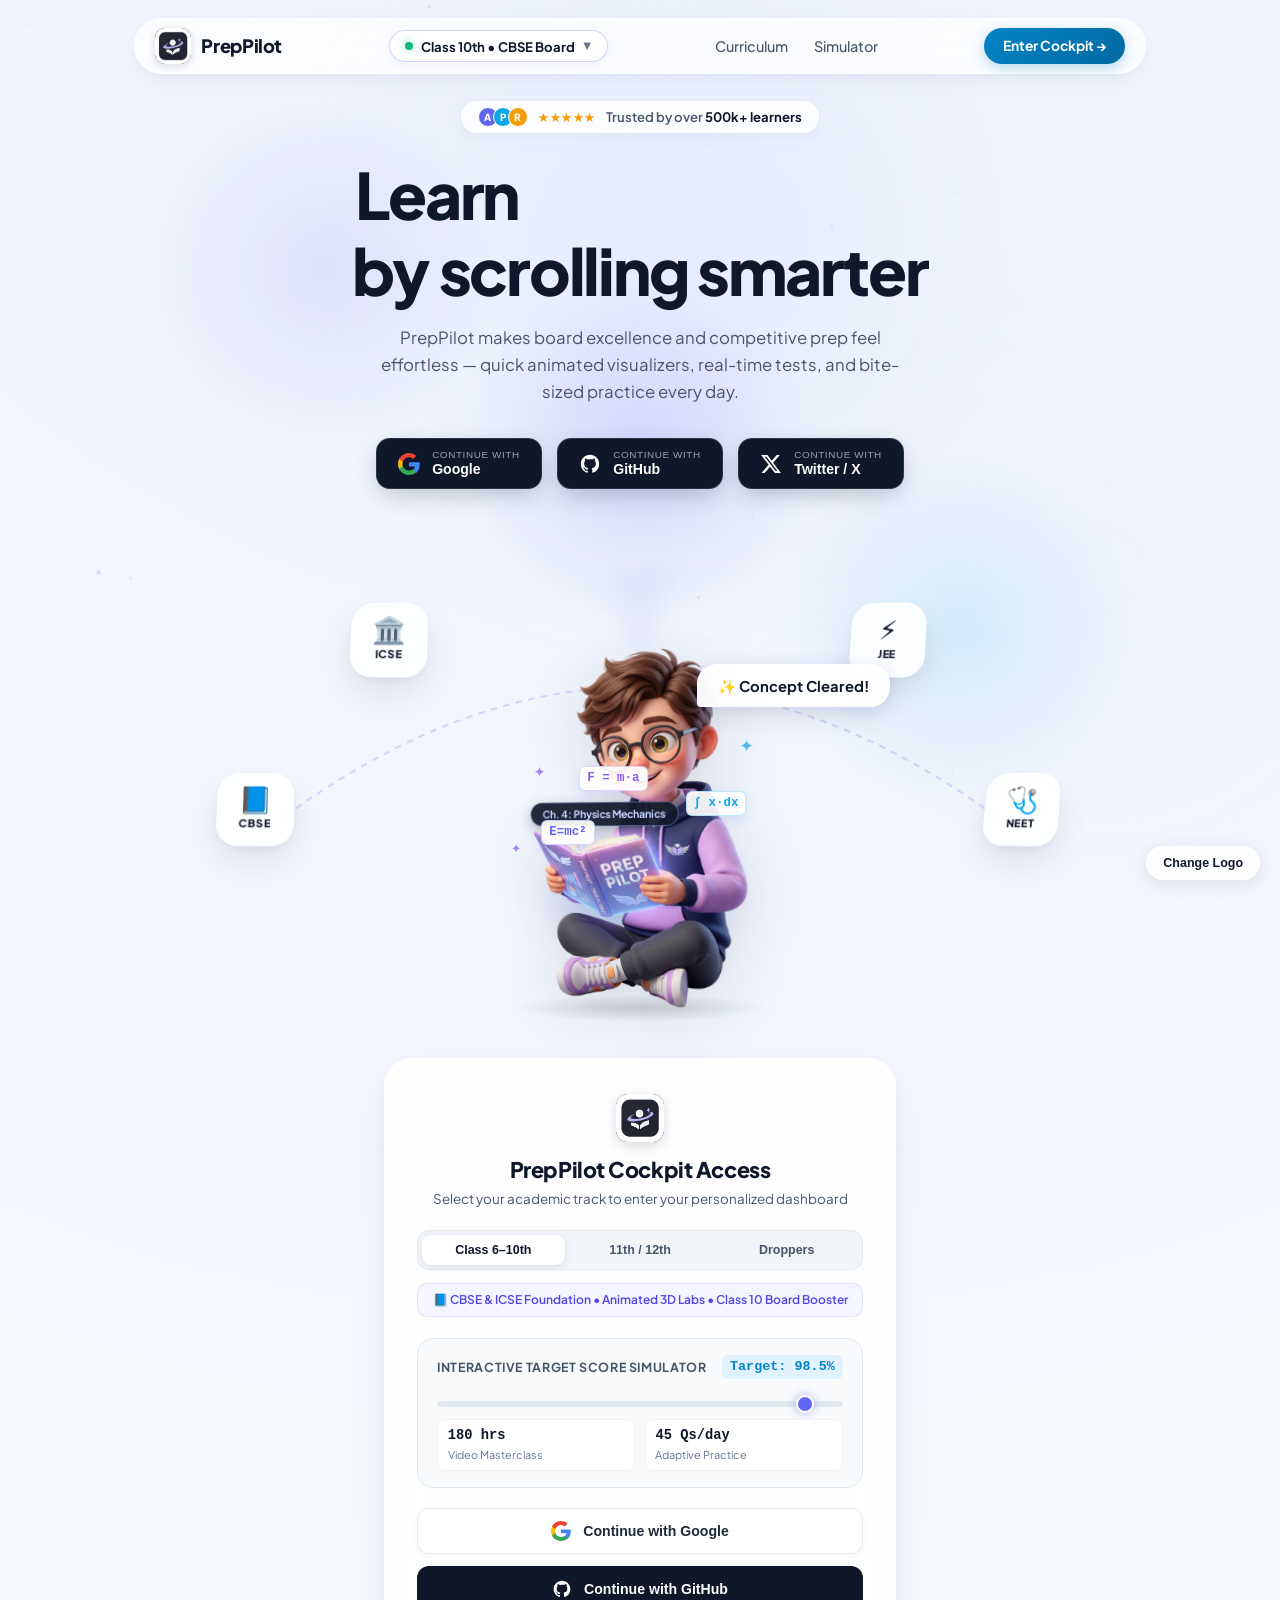
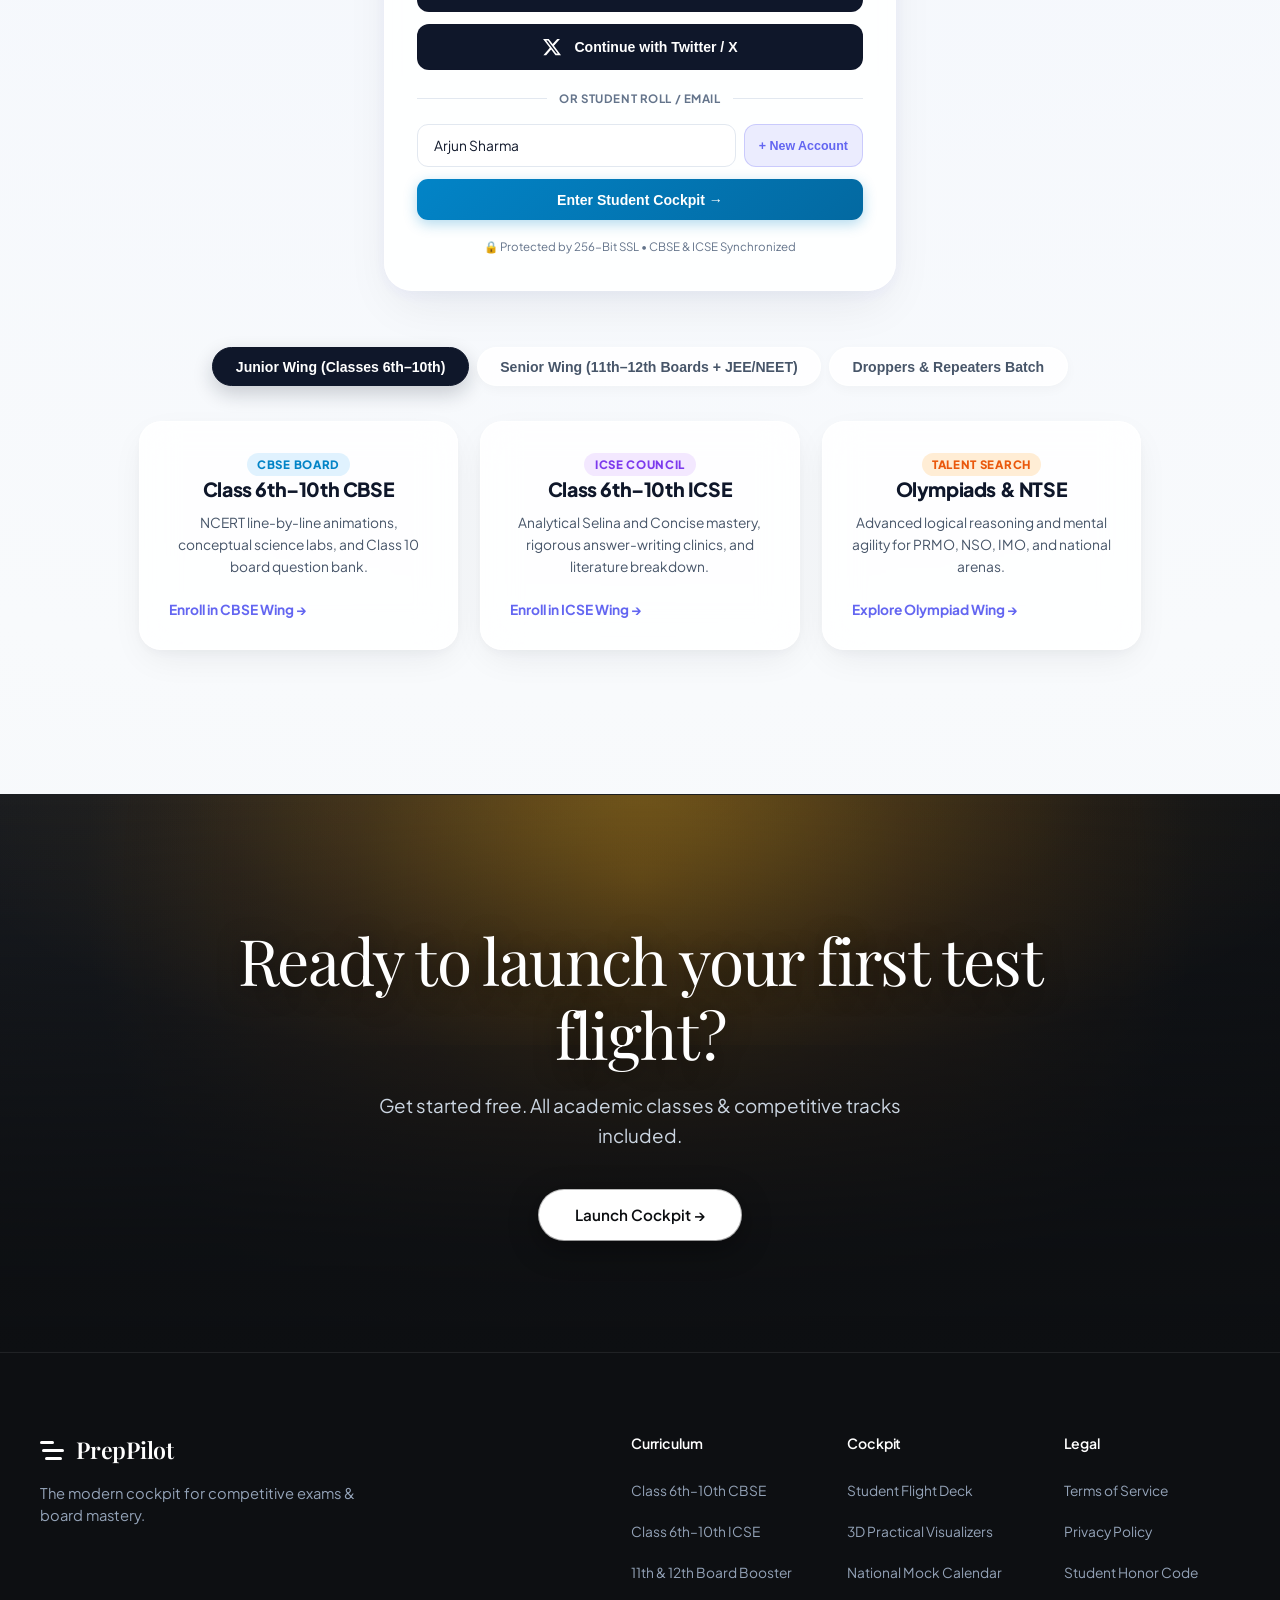
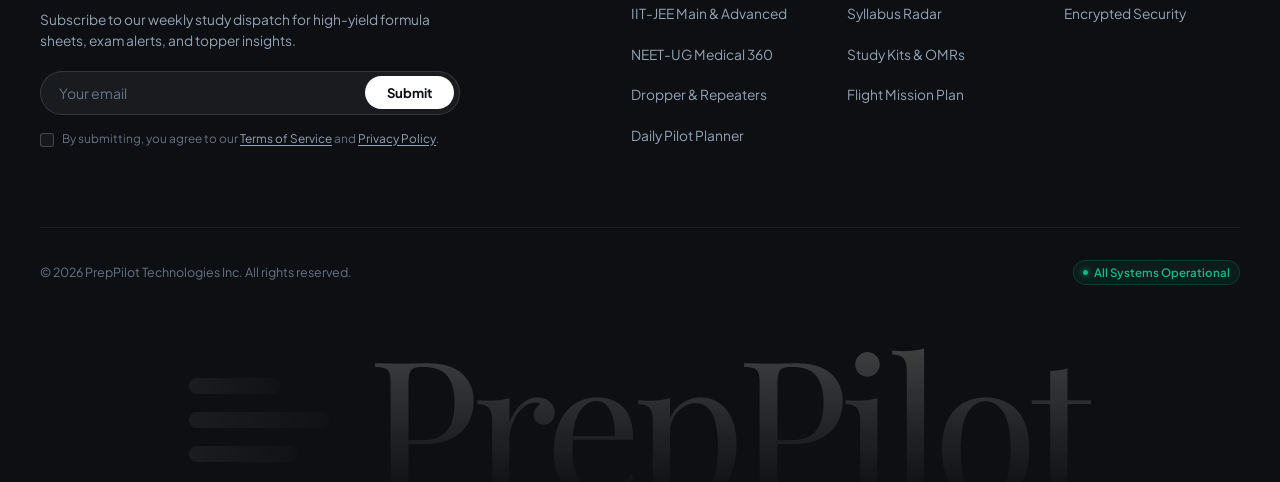
==== index.html @ ed9440e5 "Add project files" ====
<!DOCTYPE html>
<html lang="en">
<head>
  <meta charset="UTF-8">
  <meta name="viewport" content="width=device-width, initial-scale=1.0">
  <title>PrepPilot | Master CBSE, ICSE, JEE & NEET Smarter</title>
  <meta name="description" content="PrepPilot: Next-generation motion-powered learning for CBSE & ICSE (Classes 6th–10th) and 11th, 12th & Dropper competitive exam prep.">

  <!-- Modern Typography (Editorial Serif & Sans) -->
  <link rel="preconnect" href="https://fonts.googleapis.com">
  <link rel="preconnect" href="https://fonts.gstatic.com" crossorigin>
  <link href="https://fonts.googleapis.com/css2?family=Playfair+Display:ital,wght@0,400;0,500;0,600;0,700;1,400&family=Plus+Jakarta+Sans:wght@400;500;600;700;800&display=swap" rel="stylesheet">

  <link rel="stylesheet" href="css/styles.css">
  <link rel="stylesheet" href="css/conductor-theme.css">
  <link rel="icon" type="image/png" href="assets/logo.png">
</head>
<body>

  <!-- Ambient Light Blobs -->
  <div class="ambient-scene" aria-hidden="true">
    <div class="ambient-blob-1"></div>
    <div class="ambient-blob-2"></div>
  </div>

  <canvas id="liquid-bg-canvas"></canvas>

  <div class="app-wrapper">

    <!-- Centered Floating Pill Navigation (Like Reference Video) -->
    <header class="site-header">
      <nav class="nav-glass-bar" aria-label="Main Navigation">
        <a href="#" class="brand-anchor" title="PrepPilot">
          <div class="brand-icon-box">
            <img src="assets/logo.png" alt="PrepPilot" class="brand-icon-img preppilot-logo">
          </div>
          <span class="brand-wordmark">PrepPilot</span>
        </a>

        <!-- Main Menu Interactive Course & Class Switcher -->
        <div class="nav-course-selector-wrap" id="nav-course-selector">
          <button type="button" class="btn-nav-course-pill" id="btn-nav-course" aria-expanded="false" aria-haspopup="true" title="Change your course and class">
            <span class="nav-course-dot"></span>
            <span class="nav-course-text" id="nav-active-course-label">Class 10th • CBSE Board</span>
            <span class="nav-course-chevron">▼</span>
          </button>

          <!-- Interactive Course & Class Dropdown Flyout -->
          <div class="nav-course-dropdown" id="nav-course-dropdown" role="menu">
            <div class="nav-course-head">
              <div class="nav-course-head-tag">🎓 Quick Curriculum Switcher</div>
              <div class="nav-course-head-title">Change Course &amp; Class</div>
              <p class="nav-course-head-sub">Select your target grade and stream. Changes apply immediately across your dashboard.</p>
            </div>

            <!-- 1. Grade / Class Choice -->
            <div class="nav-course-section-title">1. Select Academic Class</div>
            <div class="nav-class-pills-row" id="nav-class-pills">
              <button type="button" class="nav-class-btn" data-class="6th">6th</button>
              <button type="button" class="nav-class-btn" data-class="7th">7th</button>
              <button type="button" class="nav-class-btn" data-class="8th">8th</button>
              <button type="button" class="nav-class-btn" data-class="9th">9th</button>
              <button type="button" class="nav-class-btn active" data-class="10th">10th</button>
              <button type="button" class="nav-class-btn" data-class="11th">11th</button>
              <button type="button" class="nav-class-btn" data-class="12th">12th</button>
              <button type="button" class="nav-class-btn" data-class="Dropper">Dropper</button>
            </div>

            <!-- 2. Course Stream Choice (Dynamic) -->
            <div class="nav-course-section-title">2. Select Target Course</div>
            <div class="nav-streams-grid" id="nav-streams-grid">
              <!-- Dynamically populated based on chosen grade -->
            </div>

            <!-- 3. Actions -->
            <div class="nav-course-footer">
              <span class="nav-course-hint" id="nav-course-hint">Syncs with cockpit &amp; mascot</span>
              <button type="button" class="btn-nav-apply-course" id="btn-nav-apply-course">
                Apply Course ✓
              </button>
            </div>
          </div>
        </div>

        <ul class="nav-links-row">
          <li><a href="#curriculum" class="nav-link">Curriculum</a></li>
          <li><a href="#auth-cockpit" class="nav-link">Simulator</a></li>
        </ul>

        <div>
          <a href="dashboard.html" class="btn-nav-action" title="Open Student Cockpit">
            Enter Cockpit →
          </a>
        </div>
      </nav>
    </header>

    <!-- Main Hero Section (Layout & Composition matching Reference Video) -->
    <main class="hero-wrapper">

      <!-- Social Proof Pill Badge -->
      <div class="social-proof-pill">
        <div class="avatar-stack">
          <span class="avatar-micro">A</span>
          <span class="avatar-micro">P</span>
          <span class="avatar-micro">R</span>
        </div>
        <div class="stars-rating">★★★★★</div>
        <span class="proof-text">Trusted by over <strong>500k+ learners</strong></span>
      </div>

      <!-- Animated Headline with 3D Word Flipper -->
      <h1 class="hero-title">
        Learn <span class="word-flipper-pill" id="rotating-word-pill"><span id="rotating-word-text">CBSE &amp; ICSE</span></span><br>by scrolling smarter
      </h1>

      <p class="hero-subtitle">
        PrepPilot makes board excellence and competitive prep feel effortless — quick animated visualizers, real-time tests, and bite-sized practice every day.
      </p>

      <!-- 1-Click Social Login Buttons (Google, GitHub, Twitter) Styled as Store Pills -->
      <div class="social-login-row" id="auth-buttons">

        <!-- Google Sign-In -->
        <button type="button" class="btn-store-style" data-provider="google" title="Sign in with Google">
          <span class="btn-store-icon">
            <svg viewBox="0 0 24 24">
              <path fill="#4285F4" d="M23.745 12.27c0-.7-.06-1.4-.19-2.07H12v4.51h6.6c-.29 1.52-1.14 2.82-2.4 3.68v3.05h3.88c2.27-2.09 3.665-5.17 3.665-9.17z"/>
              <path fill="#34A853" d="M12 24c3.24 0 5.95-1.08 7.93-2.91l-3.88-3.05c-1.08.72-2.45 1.16-4.05 1.16-3.12 0-5.77-2.1-6.72-4.93H1.25v3.15C3.26 21.36 7.33 24 12 24z"/>
              <path fill="#FBBC05" d="M5.28 14.27c-.25-.72-.38-1.49-.38-2.27s.14-1.55.38-2.27V6.58H1.25C.45 8.18 0 9.99 0 12s.45 3.82 1.25 5.42l4.03-3.15z"/>
              <path fill="#EA4335" d="M12 4.75c1.77 0 3.35.61 4.6 1.8l3.42-3.42C17.95 1.19 15.24 0 12 0 7.33 0 3.26 2.64 1.25 6.58l4.03 3.15c.95-2.83 3.6-4.98 6.72-4.98z"/>
            </svg>
          </span>
          <div class="btn-store-labels">
            <span class="store-subtitle">Continue with</span>
            <span class="store-title">Google</span>
          </div>
        </button>

        <!-- GitHub Sign-In -->
        <button type="button" class="btn-store-style" data-provider="github" title="Sign in with GitHub">
          <span class="btn-store-icon">
            <svg viewBox="0 0 24 24" fill="#ffffff">
              <path fill-rule="evenodd" clip-rule="evenodd" d="M12 2C6.477 2 2 6.484 2 12.017c0 4.425 2.865 8.18 6.839 9.504.5.092.682-.217.682-.483 0-.237-.008-.868-.013-1.703-2.782.605-3.369-1.343-3.369-1.343-.454-1.158-1.11-1.466-1.11-1.466-.908-.62.069-.608.069-.608 1.003.07 1.53 1.032 1.53 1.032.892 1.53 2.341 1.088 2.91.832.092-.647.35-1.088.636-1.338-2.22-.253-4.555-1.113-4.555-4.951 0-1.093.39-1.988 1.029-2.688-.103-.253-.446-1.272.098-2.65 0 0 .84-.27 2.75 1.026A9.564 9.564 0 0112 6.844c.85.004 1.705.115 2.504.337 1.909-1.296 2.747-1.027 2.747-1.027.546 1.379.202 2.398.1 2.651.64.7 1.028 1.595 1.028 2.688 0 3.848-2.339 4.695-4.566 4.943.359.309.678.92.678 1.855 0 1.338-.012 2.419-.012 2.747 0 .268.18.58.688.482A10.019 10.019 0 0022 12.017C22 6.484 17.522 2 12 2z"/>
            </svg>
          </span>
          <div class="btn-store-labels">
            <span class="store-subtitle">Continue with</span>
            <span class="store-title">GitHub</span>
          </div>
        </button>

        <!-- Twitter / X Sign-In -->
        <button type="button" class="btn-store-style" data-provider="twitter" title="Sign in with Twitter / X">
          <span class="btn-store-icon">
            <svg viewBox="0 0 24 24" fill="#ffffff">
              <path d="M18.244 2.25h3.308l-7.227 8.26 8.502 11.24H16.17l-5.214-6.817L4.99 21.75H1.68l7.73-8.835L1.254 2.25H8.08l4.713 6.231zm-1.161 17.52h1.833L7.084 4.126H5.117z"/>
            </svg>
          </span>
          <div class="btn-store-labels">
            <span class="store-subtitle">Continue with</span>
            <span class="store-title">Twitter / X</span>
          </div>
        </button>

      </div>

      <!-- Centerpiece Character & Curved Orbital Track (Identical to Reference!) -->
      <section class="mascot-stage" aria-label="Interactive Mascot Showcase">

        <!-- Curved Dotted Orbital Trajectory -->
        <svg class="orbital-arc-canvas" viewBox="0 0 1000 360" fill="none">
          <path d="M 60 300 Q 500 -20 940 300" stroke="rgba(99, 102, 241, 0.22)" stroke-width="2.5" stroke-dasharray="8 8" />
        </svg>

        <!-- 4 Core Floating 3D Cubes (CBSE, ICSE, JEE, NEET) -->
        <div class="floating-cube cube-pos-cbse" title="CBSE Board (Classes 6th–10th)">
          <span class="cube-flag-icon">📘</span>
          <span class="cube-label">CBSE</span>
        </div>

        <div class="floating-cube cube-pos-icse" title="ICSE Council (Classes 6th–10th)">
          <span class="cube-flag-icon">🏛️</span>
          <span class="cube-label">ICSE</span>
        </div>

        <div class="floating-cube cube-pos-jee" title="JEE Main & Advanced">
          <span class="cube-flag-icon">⚡</span>
          <span class="cube-label">JEE</span>
        </div>

        <div class="floating-cube cube-pos-neet" title="NEET-UG Medical">
          <span class="cube-flag-icon">🩺</span>
          <span class="cube-label">NEET</span>
        </div>

        <!-- Dynamic Speech Bubble (Like "Hola" in reference!) -->
        <div class="mascot-speech-bubble" id="mascot-speech" title="Click to chat!">
          ✨ Concept Cleared!
        </div>

        <!-- Central 3D Interactive Mascot Character -->
        <div class="mascot-character-container glow-junior" id="mascot-container">
          <!-- Glowing Aura Behind Illuminated Book -->
          <div class="mascot-book-glow"></div>

          <!-- Stardust Specks Floating Upwards -->
          <div class="floating-stardust dust-1">✦</div>
          <div class="floating-stardust dust-2">✦</div>
          <div class="floating-stardust dust-3">✦</div>

          <!-- Dynamic Floating Knowledge Formulas -->
          <span class="book-formula-particle f-particle-1" id="f-particle-1">E=mc²</span>
          <span class="book-formula-particle f-particle-2" id="f-particle-2">∫ x·dx</span>
          <span class="book-formula-particle f-particle-3" id="f-particle-3">F = m·a</span>

          <div class="mascot-3d-card" id="mascot-3d-card" title="Click me for a boost!">
            <img src="assets/mascot.png" alt="PrepPilot 3D Mascot" class="mascot-3d-img" id="mascot-3d-img">

            <!-- Interactive Kid Rig: Eyes, Book, Hands, Head & Sneakers -->
            <div class="kid-interactive-rig" id="kid-interactive-rig">


              <!-- 2. Interactive Head & Glasses Zone -->
              <div class="kid-head-target" id="kid-head-zone" title="Tap head for Brainpower Focus Boost!">
                <div class="kid-glasses-shimmer" id="glasses-shimmer"></div>
              </div>

              <!-- 3. Interactive Book Zone with Hologram Beam & Chapter Badge -->
              <div class="kid-book-zone" id="kid-interactive-book" title="Click to flip chapter & formulas!">
                <div class="kid-book-chapter" id="kid-book-chapter">Ch. 4: Physics Mechanics</div>
                <div class="book-page-flipper"></div>
                <div class="book-click-hint">Click to flip ↷</div>
              </div>

              <!-- Hologram Projector Beam above Book -->
              <div class="kid-holo-beam" id="kid-holo-beam">
                <div class="holo-beam-light"></div>
                <div class="holo-spinning-atom">
                  <div class="atom-ring atom-ring-1"></div>
                  <div class="atom-ring atom-ring-2"></div>
                  <div class="atom-ring atom-ring-3"></div>
                </div>
              </div>

              <!-- 4. Interactive Hands (Left: High-Five, Right: Speed Notes) -->
              <div class="kid-hand-target kid-hand-l" id="kid-hand-left" title="Give me a High Five!">
                <span class="hand-hover-badge">🖐️ High Five!</span>
              </div>
              <div class="kid-hand-target kid-hand-r" id="kid-hand-right" title="Tap for fast formula notes!">
                <span class="hand-hover-badge">✍️ Quick Notes!</span>
              </div>

              <!-- 5. Interactive Sneakers (Sprint Practice Mode) -->
              <div class="kid-sneaker-target sneaker-left" id="kid-sneaker-left" title="Tap sneaker for Sprint Mode!"></div>
              <div class="kid-sneaker-target sneaker-right" id="kid-sneaker-right" title="Tap sneaker for Sprint Mode!"></div>

            </div>
          </div>
        </div>

        <!-- Floor Soft Shadow -->
        <div class="mascot-floor-shadow"></div>

      </section>

      <!-- PrepPilot Cockpit Gateway (Combined from previous actions) -->
      <section class="cockpit-gateway-section" id="auth-cockpit">
        <div class="cockpit-glass-card">
          <div class="auth-header-mini">
            <div class="auth-badge-icon">
              <img src="assets/logo.png" alt="PrepPilot" class="preppilot-logo">
            </div>
            <h2 class="auth-header-title">PrepPilot Cockpit Access</h2>
            <p class="auth-header-sub">Select your academic track to enter your personalized dashboard</p>
          </div>

          <!-- Quick Wing Selector Tabs -->
          <div class="auth-track-tabs" role="tablist">
            <button type="button" class="track-select-btn active" data-track="Class 6th–10th (CBSE &amp; ICSE)">Class 6–10th</button>
            <button type="button" class="track-select-btn" data-track="Class 11th–12th &amp; Boards">11th / 12th</button>
            <button type="button" class="track-select-btn" data-track="Droppers Competitive Batch">Droppers</button>
          </div>

          <!-- Dynamic Track Perks Banner -->
          <div class="track-perks-banner" id="track-perks-banner">
            📘 CBSE &amp; ICSE Foundation • Animated 3D Labs • Class 10 Board Booster
          </div>

          <!-- Interactive Prep Simulator Widget -->
          <div class="prep-simulator-box">
            <div class="sim-header">
              <span class="sim-title">Interactive Target Score Simulator</span>
              <span class="sim-target-badge" id="sim-score-badge">Target: 98.5%</span>
            </div>
            <input type="range" id="prep-target-slider" class="sim-slider" min="80" max="100" value="98.5" step="0.5" aria-label="Target Score">
            <div class="sim-metrics-grid">
              <div class="sim-metric-item">
                <span class="sim-metric-val" id="sim-hours-val">180 hrs</span>
                <span class="sim-metric-lbl">Video Masterclass</span>
              </div>
              <div class="sim-metric-item">
                <span class="sim-metric-val" id="sim-drills-val">45 Qs/day</span>
                <span class="sim-metric-lbl">Adaptive Practice</span>
              </div>
            </div>
          </div>

          <!-- 1-Click Social Sign-In Options -->
          <div class="auth-social-buttons">
            <!-- Google -->
            <button type="button" class="btn-social-item btn-social-google" data-provider="google">
              <span class="btn-social-icon">
                <svg viewBox="0 0 24 24">
                  <path fill="#4285F4" d="M23.745 12.27c0-.7-.06-1.4-.19-2.07H12v4.51h6.6c-.29 1.52-1.14 2.82-2.4 3.68v3.05h3.88c2.27-2.09 3.665-5.17 3.665-9.17z"/>
                  <path fill="#34A853" d="M12 24c3.24 0 5.95-1.08 7.93-2.91l-3.88-3.05c-1.08.72-2.45 1.16-4.05 1.16-3.12 0-5.77-2.1-6.72-4.93H1.25v3.15C3.26 21.36 7.33 24 12 24z"/>
                  <path fill="#FBBC05" d="M5.28 14.27c-.25-.72-.38-1.49-.38-2.27s.14-1.55.38-2.27V6.58H1.25C.45 8.18 0 9.99 0 12s.45 3.82 1.25 5.42l4.03-3.15z"/>
                  <path fill="#EA4335" d="M12 4.75c1.77 0 3.35.61 4.6 1.8l3.42-3.42C17.95 1.19 15.24 0 12 0 7.33 0 3.26 2.64 1.25 6.58l4.03 3.15c.95-2.83 3.6-4.98 6.72-4.98z"/>
                </svg>
              </span>
              <span>Continue with Google</span>
            </button>

            <!-- GitHub -->
            <button type="button" class="btn-social-item btn-social-github" data-provider="github">
              <span class="btn-social-icon">
                <svg viewBox="0 0 24 24" fill="#ffffff">
                  <path fill-rule="evenodd" clip-rule="evenodd" d="M12 2C6.477 2 2 6.484 2 12.017c0 4.425 2.865 8.18 6.839 9.504.5.092.682-.217.682-.483 0-.237-.008-.868-.013-1.703-2.782.605-3.369-1.343-3.369-1.343-.454-1.158-1.11-1.466-1.11-1.466-.908-.62.069-.608.069-.608 1.003.07 1.53 1.032 1.53 1.032.892 1.53 2.341 1.088 2.91.832.092-.647.35-1.088.636-1.338-2.22-.253-4.555-1.113-4.555-4.951 0-1.093.39-1.988 1.029-2.688-.103-.253-.446-1.272.098-2.65 0 0 .84-.27 2.75 1.026A9.564 9.564 0 0112 6.844c.85.004 1.705.115 2.504.337 1.909-1.296 2.747-1.027 2.747-1.027.546 1.379.202 2.398.1 2.651.64.7 1.028 1.595 1.028 2.688 0 3.848-2.339 4.695-4.566 4.943.359.309.678.92.678 1.855 0 1.338-.012 2.419-.012 2.747 0 .268.18.58.688.482A10.019 10.019 0 0022 12.017C22 6.484 17.522 2 12 2z"/>
                </svg>
              </span>
              <span>Continue with GitHub</span>
            </button>

            <!-- Twitter / X -->
            <button type="button" class="btn-social-item btn-social-twitter" data-provider="twitter">
              <span class="btn-social-icon">
                <svg viewBox="0 0 24 24" fill="#ffffff">
                  <path d="M18.244 2.25h3.308l-7.227 8.26 8.502 11.24H16.17l-5.214-6.817L4.99 21.75H1.68l7.73-8.835L1.254 2.25H8.08l4.713 6.231zm-1.161 17.52h1.833L7.084 4.126H5.117z"/>
                </svg>
              </span>
              <span>Continue with Twitter / X</span>
            </button>
          </div>

          <!-- Divider -->
          <div class="auth-sub-divider">
            <span>or student roll / email</span>
          </div>

          <!-- Quick Form -->
          <form class="quick-id-form" id="quick-auth-form" action="dashboard.html" method="GET">
            <div style="display: flex; gap: 8px; width: 100%;">
              <input type="text" name="student" id="student-id-input" class="input-glass-field" placeholder="Student Roll No. or Name" value="Arjun Sharma" required style="flex: 1;">
              <button type="button" class="btn-new-account-pill" id="btn-create-new-account" title="Setup a New Account" style="background: rgba(99, 102, 241, 0.12); color: #6366f1; border: 1px solid rgba(99, 102, 241, 0.25); border-radius: 12px; font-weight: 700; font-size: 0.78rem; padding: 0 14px; cursor: pointer; white-space: nowrap; display: flex; align-items: center; gap: 6px;">
                <span>+ New Account</span>
              </button>
            </div>
            <button type="submit" class="btn-id-submit">Enter Student Cockpit →</button>
          </form>

          <div class="auth-reassurance">
            <span>🔒 Protected by 256-Bit SSL • CBSE &amp; ICSE Synchronized</span>
          </div>
        </div>
      </section>

      <!-- Academic Curriculum Segment (All 3 Wings from Previous Actions) -->
      <section class="curriculum-segment" id="curriculum">
        <div class="segment-nav-tabs">
          <button type="button" class="tab-pill-btn active" data-tab="tab-junior">
            Junior Wing (Classes 6th–10th)
          </button>
          <button type="button" class="tab-pill-btn" data-tab="tab-senior">
            Senior Wing (11th–12th Boards + JEE/NEET)
          </button>
          <button type="button" class="tab-pill-btn" data-tab="tab-dropper">
            Droppers &amp; Repeaters Batch
          </button>
        </div>

        <!-- Junior Wing Content -->
        <div class="segment-tab-content active" id="tab-junior">
          <div class="tracks-minimal-grid">
            <div class="track-minimal-card">
              <div>
                <span class="track-card-badge badge-blue">CBSE Board</span>
                <h3 class="track-card-title">Class 6th–10th CBSE</h3>
                <p class="track-card-desc">NCERT line-by-line animations, conceptual science labs, and Class 10 board question bank.</p>
              </div>
              <a href="#auth-cockpit" class="track-action-link" data-provider="google">Enroll in CBSE Wing →</a>
            </div>

            <div class="track-minimal-card">
              <div>
                <span class="track-card-badge badge-purple">ICSE Council</span>
                <h3 class="track-card-title">Class 6th–10th ICSE</h3>
                <p class="track-card-desc">Analytical Selina and Concise mastery, rigorous answer-writing clinics, and literature breakdown.</p>
              </div>
              <a href="#auth-cockpit" class="track-action-link" data-provider="google">Enroll in ICSE Wing →</a>
            </div>

            <div class="track-minimal-card">
              <div>
                <span class="track-card-badge badge-orange">Talent Search</span>
                <h3 class="track-card-title">Olympiads &amp; NTSE</h3>
                <p class="track-card-desc">Advanced logical reasoning and mental agility for PRMO, NSO, IMO, and national arenas.</p>
              </div>
              <a href="#auth-cockpit" class="track-action-link" data-provider="google">Explore Olympiad Wing →</a>
            </div>
          </div>
        </div>

        <!-- Senior Wing Content -->
        <div class="segment-tab-content" id="tab-senior">
          <div class="tracks-minimal-grid">
            <div class="track-minimal-card">
              <div>
                <span class="track-card-badge badge-blue">12th Boards</span>
                <h3 class="track-card-title">Board Score Booster</h3>
                <p class="track-card-desc">95%+ guaranteed scoring blueprint for CBSE &amp; ISC. Formal step marking and past 15 years solved papers.</p>
              </div>
              <a href="#auth-cockpit" class="track-action-link" data-provider="google">Unlock Board Topper Track →</a>
            </div>

            <div class="track-minimal-card">
              <div>
                <span class="track-card-badge badge-orange">IIT-JEE Wing</span>
                <h3 class="track-card-title">JEE Main &amp; Advanced</h3>
                <p class="track-card-desc">Deep conceptual mastery, HC Verma/Irodov problem solving, and full NTA computer-based mock exams.</p>
              </div>
              <a href="#auth-cockpit" class="track-action-link" data-provider="google">Join JEE Aspirant Wing →</a>
            </div>

            <div class="track-minimal-card">
              <div>
                <span class="track-card-badge badge-purple">Medical Track</span>
                <h3 class="track-card-title">NEET-UG 360/360 Medical</h3>
                <p class="track-card-desc">NCERT Biology 360/360 decoders, high-speed numerical shortcuts, and OMR test simulation.</p>
              </div>
              <a href="#auth-cockpit" class="track-action-link" data-provider="google">Join NEET Medical Wing →</a>
            </div>
          </div>
        </div>

        <!-- Droppers & Repeaters Content -->
        <div class="segment-tab-content" id="tab-dropper">
          <div class="tracks-minimal-grid">
            <div class="track-minimal-card">
              <div>
                <span class="track-card-badge badge-orange">JEE Droppers</span>
                <h3 class="track-card-title">JEE Rank Accelerator</h3>
                <p class="track-card-desc">180-day hyper-sprint covering full 11th and 12th syllabi with daily benchmark drills and IITian mentoring.</p>
              </div>
              <a href="#auth-cockpit" class="track-action-link" data-provider="google">Join JEE Dropper Batch →</a>
            </div>

            <div class="track-minimal-card">
              <div>
                <span class="track-card-badge badge-purple">NEET Repeaters</span>
                <h3 class="track-card-title">NEET 680+ Repeaters</h3>
                <p class="track-card-desc">Targeting top Government Medical Colleges (AIIMS, JIPMER, MAMC) with intensive NCERT revision and error healing.</p>
              </div>
              <a href="#auth-cockpit" class="track-action-link" data-provider="google">Join NEET Repeater Batch →</a>
            </div>

            <div class="track-minimal-card">
              <div>
                <span class="track-card-badge badge-blue">Board Upgrade</span>
                <h3 class="track-card-title">12th Board Improver</h3>
                <p class="track-card-desc">Tailored for candidates targeting the 75% JEE eligibility criteria or upgrading marks to distinction.</p>
              </div>
              <a href="#auth-cockpit" class="track-action-link" data-provider="google">Join Board Improver Batch →</a>
            </div>
          </div>
        </div>

      </section>

    </main>

    <!-- Atmospheric Golden-Horizon CTA Section (Conductor Theme) -->
    <section class="conductor-cta-section" id="cta-flight-ready">
      <div class="conductor-cta-inner">
        <h2 class="conductor-serif-heading">Ready to launch your first test flight?</h2>
        <p class="conductor-subtext">Get started free. All academic classes &amp; competitive tracks included.</p>
        <a href="#auth-cockpit" class="btn-conductor-pill" data-provider="google" title="Enter Student Cockpit">
          Launch Cockpit →
        </a>
      </div>
    </section>

    <!-- Simulated Authentication Modal -->
    <div class="auth-modal-overlay" id="auth-modal" role="dialog" aria-modal="true">
      <div class="auth-modal-box">
        <button type="button" class="modal-close-btn" id="modal-close-btn" aria-label="Close">✕</button>

        <div class="modal-icon-orbit">
          <div class="modal-spinner"></div>
          <div id="modal-provider-icon" class="modal-provider-icon"></div>
        </div>

        <h3 class="modal-title" id="modal-title">Connecting to Google</h3>
        <p class="modal-status-text" id="modal-status">Establishing encrypted handshake...</p>

        <div class="modal-progress-track">
          <div class="modal-progress-fill" id="modal-progress"></div>
        </div>

        <!-- Simulated Student Account Preview Card -->
        <div class="modal-user-preview" id="modal-user-preview" style="display: none; background: #f8fafc; border: 1px solid #e2e8f0; border-radius: 14px; padding: 0.85rem; text-align: left; margin-bottom: 1.2rem; align-items: center; gap: 0.8rem;">
          <div class="modal-avatar" style="width: 38px; height: 38px; border-radius: 10px; background: linear-gradient(135deg, #6366f1, #0ea5e9); color: #fff; font-weight: 800; display: flex; align-items: center; justify-content: center;">P</div>
          <div>
            <h5 id="modal-user-name" style="font-size: 0.88rem; font-weight: 700; color: #0f172a; margin: 0;">Student Pilot</h5>
            <p id="modal-user-sub" style="font-size: 0.74rem; color: #64748b; margin: 0;">Enrolled: Class 6th–10th (CBSE &amp; ICSE)</p>
          </div>
        </div>

        <button type="button" class="btn-store-style" style="width: 100%; justify-content: center;" onclick="document.getElementById('auth-modal').classList.remove('active'); window.location.href='#curriculum';">
          Enter Student Cockpit →
        </button>
      </div>
    </div>

    <!-- Floating Logo Tool for User -->
    <div class="logo-upload-drawer">
      <input type="file" id="logo-file-input" accept="image/*" style="display: none;">
      <button type="button" class="btn-floating-logo-tool" id="btn-logo-tool" title="Change Logo">
        <span>Change Logo</span>
      </button>
    </div>

    <!-- Conductor-Inspired Luxury Editorial Footer -->
    <footer class="conductor-footer" id="conductor-footer">
      <div class="conductor-footer-inner">
        <div class="conductor-footer-grid">

          <!-- Left Column: Brand & Interactive Newsletter -->
          <div class="footer-brand-pane">
            <a href="#" class="conductor-brand-wrap" title="PrepPilot">
              <div class="conductor-logo-icon" aria-hidden="true">
                <span class="logo-bar"></span>
                <span class="logo-bar"></span>
                <span class="logo-bar"></span>
              </div>
              <span class="conductor-brand-name">PrepPilot</span>
            </a>

            <p class="conductor-brand-tagline">
              The modern cockpit for competitive exams &amp; board mastery.
            </p>

            <div class="footer-newsletter-box">
              <p class="newsletter-desc">
                Subscribe to our weekly study dispatch for high-yield formula sheets, exam alerts, and topper insights.
              </p>

              <form class="footer-pill-input-wrap" id="conductor-newsletter-form">
                <input
                  type="email"
                  class="footer-email-input"
                  id="conductor-newsletter-email"
                  placeholder="Your email"
                  required
                  aria-label="Email address for weekly dispatch"
                >
                <button type="submit" class="btn-newsletter-submit" id="btn-newsletter-submit">
                  Submit
                </button>
              </form>

              <div class="newsletter-consent-row">
                <input type="checkbox" id="conductor-newsletter-consent" class="consent-checkbox" required>
                <label for="conductor-newsletter-consent">
                  By submitting, you agree to our <a href="#privacy">Terms of Service</a> and <a href="#privacy">Privacy Policy</a>.
                </label>
              </div>
            </div>
          </div>

          <!-- Right Column: 3-Column Navigation Directory -->
          <div class="footer-cols-grid">

            <!-- Column 1: Curriculum -->
            <div class="footer-nav-col">
              <h4 class="footer-nav-col-title">Curriculum</h4>
              <ul class="footer-nav-links-list">
                <li><a href="#curriculum">Class 6th–10th CBSE</a></li>
                <li><a href="#curriculum">Class 6th–10th ICSE</a></li>
                <li><a href="#curriculum">11th &amp; 12th Board Booster</a></li>
                <li><a href="#curriculum">IIT-JEE Main &amp; Advanced</a></li>
                <li><a href="#curriculum">NEET-UG Medical 360</a></li>
                <li><a href="#curriculum">Dropper &amp; Repeaters</a></li>
                <li><a href="dashboard.html">Daily Pilot Planner</a></li>
              </ul>
            </div>

            <!-- Column 2: Cockpit -->
            <div class="footer-nav-col">
              <h4 class="footer-nav-col-title">Cockpit</h4>
              <ul class="footer-nav-links-list">
                <li><a href="dashboard.html">Student Flight Deck</a></li>
                <li><a href="dashboard.html">3D Practical Visualizers</a></li>
                <li><a href="dashboard.html">National Mock Calendar</a></li>
                <li><a href="dashboard.html">Syllabus Radar</a></li>
                <li><a href="download-kit.html">Study Kits &amp; OMRs</a></li>
                <li><a href="pilot-planner.html">Flight Mission Plan</a></li>
              </ul>
            </div>

            <!-- Column 3: Legal & Standards -->
            <div class="footer-nav-col">
              <h4 class="footer-nav-col-title">Legal</h4>
              <ul class="footer-nav-links-list">
                <li><a href="#privacy">Terms of Service</a></li>
                <li><a href="#privacy">Privacy Policy</a></li>
                <li><a href="#privacy">Student Honor Code</a></li>
                <li><a href="#privacy">Encrypted Security</a></li>
              </ul>
            </div>

          </div>
        </div>

        <!-- Copyright Row -->
        <div class="conductor-copyright-row">
          <span>© 2026 PrepPilot Technologies Inc. All rights reserved.</span>
          <span class="footer-status-indicator">All Systems Operational</span>
        </div>

        <!-- Signature Giant Bottom Watermark (Identical to Conductor Footer Base) -->
        <div class="conductor-watermark-wrap" aria-hidden="true">
          <div class="watermark-logo-bars">
            <span class="w-bar"></span>
            <span class="w-bar"></span>
            <span class="w-bar"></span>
          </div>
          <span class="watermark-text">PrepPilot</span>
        </div>

      </div>
    </footer>

  </div>

  <!-- Floating Toast Notification -->
  <div class="site-toast" id="site-toast"></div>

  <!-- Scripts -->
  <script src="js/account-manager.js"></script>
  <script src="js/liquid-canvas.js"></script>
  <script src="js/cursor.js"></script>
  <script src="js/kid-interactive.js"></script>
  <script src="js/motion.js"></script>
  <script src="js/auth-portal.js"></script>
  <script src="js/nav-course-selector.js"></script>
  <script src="js/conductor-footer.js"></script>
</body>
</html>
---- css/styles.css ----
/* ==========================================================================
   PrepPilot - Inspired by Reference Video
   Minimalist Luminous Liquid Glass Design System
   ========================================================================== */

:root {
  /* Luminous Modern Palette */
  --bg-main: #f8fafc;
  --bg-gradient: radial-gradient(circle at 50% -10%, #edf2fe 0%, #f8fafc 65%, #f1f5f9 100%);
  --bg-glass-pill: rgba(255, 255, 255, 0.78);
  --bg-card: rgba(255, 255, 255, 0.72);
  --bg-card-hover: rgba(255, 255, 255, 0.95);

  /* Typography Colors */
  --text-primary: #0f172a;
  --text-secondary: #475569;
  --text-muted: #64748b;

  /* Accent Colors */
  --accent-orbit: #6366f1;
  --accent-purple: #8b5cf6;
  --accent-cyan: #0ea5e9;
  --accent-coral: #ff6b4a;
  --accent-emerald: #10b981;
  --accent-amber: #f59e0b;

  /* Glass Borders & Shadows */
  --glass-border: rgba(255, 255, 255, 0.8);
  --glass-border-subtle: rgba(15, 23, 42, 0.08);
  --glass-shadow: 0 12px 36px -8px rgba(15, 23, 42, 0.08), 0 4px 12px rgba(0, 0, 0, 0.03);
  --glass-shadow-hover: 0 20px 48px -10px rgba(15, 23, 42, 0.14), 0 8px 24px rgba(99, 102, 241, 0.1);

  /* Typography */
  --font-main: 'Plus Jakarta Sans', system-ui, -apple-system, sans-serif;
  --font-mono: 'JetBrains Mono', monospace;

  /* Cursor state */
  --cursor-x: -100px;
  --cursor-y: -100px;
}

*, *::before, *::after {
  box-sizing: border-box;
  margin: 0;
  padding: 0;
}

html {
  scroll-behavior: smooth;
}

body {
  font-family: var(--font-main);
  background: var(--bg-main);
  background-image: var(--bg-gradient);
  color: var(--text-primary);
  min-height: 100vh;
  overflow-x: hidden;
  position: relative;
  line-height: 1.5;
  -webkit-font-smoothing: antialiased;
  -moz-osx-font-smoothing: grayscale;
}

@media (pointer: fine) {
  body, a, button, input, label, select, textarea {
    cursor: none !important;
  }
}

/* ==========================================================================
   Personal Pilot Cursor (Custom Aero-Dart & Morphing Glass Reticle)
   Only active and changing when floating over the website
   ========================================================================== */
.pilot-cursor-dart {
  position: fixed;
  top: 0;
  left: 0;
  width: 24px;
  height: 24px;
  pointer-events: none;
  z-index: 999999;
  transform: translate3d(-100px, -100px, 0);
  opacity: 1;
  transition: opacity 0.25s ease, transform 0.04s ease-out;
  filter: drop-shadow(0 3px 8px rgba(99, 102, 241, 0.45));
}

.pilot-cursor-dart.cursor-hidden {
  opacity: 0 !important;
  transform: translate3d(-100px, -100px, 0) scale(0.4) !important;
}

.pilot-cursor-dart svg {
  width: 100%;
  height: 100%;
  display: block;
  transition: transform 0.2s cubic-bezier(0.34, 1.56, 0.64, 1);
}

/* Fluid Trailing Liquid Ring */
.pilot-cursor-ring {
  position: fixed;
  top: 0;
  left: 0;
  width: 32px;
  height: 32px;
  margin-top: -16px;
  margin-left: -16px;
  border-radius: 50%;
  border: 1.5px solid rgba(99, 102, 241, 0.4);
  background: radial-gradient(circle, rgba(99, 102, 241, 0.08) 0%, transparent 70%);
  pointer-events: none;
  z-index: 999998;
  transform: translate3d(-100px, -100px, 0);
  display: flex;
  align-items: center;
  justify-content: center;
  opacity: 1;
  transition: width 0.22s cubic-bezier(0.34, 1.56, 0.64, 1),
              height 0.22s cubic-bezier(0.34, 1.56, 0.64, 1),
              margin-top 0.22s cubic-bezier(0.34, 1.56, 0.64, 1),
              margin-left 0.22s cubic-bezier(0.34, 1.56, 0.64, 1),
              border-color 0.2s ease,
              background-color 0.2s ease,
              box-shadow 0.2s ease,
              opacity 0.25s ease,
              border-radius 0.22s ease;
}

.pilot-cursor-ring.cursor-hidden {
  opacity: 0 !important;
}

/* Mode 1: Floating over Clickable Buttons, Links & Cards */
.pilot-cursor-ring.cursor-mode-action {
  width: 48px;
  height: 48px;
  margin-top: -24px;
  margin-left: -24px;
  border-color: #818cf8;
  border-width: 2px;
  background: rgba(99, 102, 241, 0.16);
  box-shadow: 0 0 24px rgba(99, 102, 241, 0.45);
}

.pilot-cursor-dart.cursor-mode-action svg {
  transform: scale(0.85) rotate(-12deg);
}

/* Mode 2: Floating over Mascot, Book, Hands & Interactive Tools */
.pilot-cursor-ring.cursor-mode-mascot {
  width: 58px;
  height: 58px;
  margin-top: -29px;
  margin-left: -29px;
  border-color: #38bdf8;
  background: radial-gradient(circle, rgba(56, 189, 248, 0.2) 0%, rgba(99, 102, 241, 0.12) 60%, transparent 100%);
  box-shadow: 0 0 28px rgba(56, 189, 248, 0.5);
}

.pilot-cursor-dart.cursor-mode-mascot svg {
  transform: scale(1.15) rotate(10deg);
}

/* Mode 3: Floating over Reading Text / Headings */
.pilot-cursor-ring.cursor-mode-text {
  width: 4px;
  height: 26px;
  margin-top: -13px;
  margin-left: -2px;
  border-radius: 4px;
  border: none;
  background: linear-gradient(180deg, #818cf8, #38bdf8);
  box-shadow: 0 0 12px rgba(99, 102, 241, 0.8);
}

.pilot-cursor-dart.cursor-mode-text {
  opacity: 0.2;
}

/* Mode 4: Floating over Sliders */
.pilot-cursor-ring.cursor-mode-drag {
  width: 46px;
  height: 26px;
  margin-top: -13px;
  margin-left: -23px;
  border-radius: 999px;
  border-color: #f59e0b;
  background: rgba(245, 158, 11, 0.16);
  box-shadow: 0 0 20px rgba(245, 158, 11, 0.4);
}

/* Morphing Badge Text inside ring */
.cursor-badge-text {
  font-size: 0.65rem;
  font-weight: 800;
  color: #ffffff;
  letter-spacing: 0.04em;
  opacity: 0;
  transform: scale(0.5);
  transition: all 0.2s ease;
  pointer-events: none;
  text-shadow: 0 1px 3px rgba(0, 0, 0, 0.5);
}

.cursor-mode-action .cursor-badge-text,
.cursor-mode-mascot .cursor-badge-text,
.cursor-mode-drag .cursor-badge-text {
  opacity: 1;
  transform: scale(1);
}

.cursor-shockwave {
  position: fixed;
  width: 10px;
  height: 10px;
  border-radius: 50%;
  border: 2px solid var(--accent-orbit);
  pointer-events: none;
  z-index: 99997;
  transform: translate(-50%, -50%);
  animation: shockwaveExpand 0.5s cubic-bezier(0.1, 0.8, 0.3, 1) forwards;
}

@keyframes shockwaveExpand {
  0% { width: 10px; height: 10px; opacity: 0.8; }
  100% { width: 85px; height: 85px; opacity: 0; }
}

/* Subtle Animated Ambient Caustic Glows */
.ambient-scene {
  position: fixed;
  inset: 0;
  pointer-events: none;
  z-index: 0;
  overflow: hidden;
}

.ambient-blob-1 {
  position: absolute;
  top: -10%;
  left: 25%;
  width: 700px;
  height: 700px;
  border-radius: 50%;
  background: radial-gradient(circle, rgba(224, 231, 255, 0.65) 0%, rgba(248, 250, 252, 0) 70%);
  filter: blur(40px);
  transform: translateZ(0);
  pointer-events: none;
}

.ambient-blob-2 {
  position: absolute;
  top: 30%;
  right: -10%;
  width: 600px;
  height: 600px;
  border-radius: 50%;
  background: radial-gradient(circle, rgba(238, 242, 255, 0.8) 0%, rgba(248, 250, 252, 0) 70%);
  filter: blur(45px);
  transform: translateZ(0);
  pointer-events: none;
}

/* Interactive Canvas in Background */
#liquid-bg-canvas {
  position: fixed;
  inset: 0;
  width: 100vw;
  height: 100vh;
  pointer-events: none;
  z-index: 0;
}

.app-wrapper {
  position: relative;
  z-index: 1;
  display: flex;
  flex-direction: column;
  min-height: 100vh;
}

/* ==========================================================================
   Centered Minimalist Navigation (Like Reference Video)
   ========================================================================== */
.site-header {
  position: sticky;
  top: 18px;
  z-index: 100;
  padding: 0 1.5rem;
  max-width: 1060px;
  width: 100%;
  margin: 0 auto;
}

.nav-glass-bar {
  display: flex;
  align-items: center;
  justify-content: space-between;
  padding: 0.55rem 1.25rem;
  background: var(--bg-glass-pill);
  backdrop-filter: blur(24px) saturate(180%);
  -webkit-backdrop-filter: blur(24px) saturate(180%);
  border: 1px solid var(--glass-border);
  border-radius: 9999px;
  box-shadow: 0 8px 24px -4px rgba(15, 23, 42, 0.06), 0 2px 6px rgba(0, 0, 0, 0.02);
  transition: all 0.3s ease;
}

.nav-glass-bar:hover {
  box-shadow: 0 12px 30px -4px rgba(15, 23, 42, 0.09);
}

.brand-anchor {
  display: flex;
  align-items: center;
  gap: 0.65rem;
  text-decoration: none;
  color: inherit;
}

.brand-icon-box {
  width: 36px;
  height: 36px;
  border-radius: 10px;
  overflow: hidden;
  background: #0f172a;
  box-shadow: 0 2px 8px rgba(15, 23, 42, 0.15);
  display: flex;
  align-items: center;
  justify-content: center;
  transition: transform 0.3s cubic-bezier(0.34, 1.56, 0.64, 1);
}

.brand-anchor:hover .brand-icon-box {
  transform: rotate(-6deg) scale(1.06);
}

.brand-icon-img {
  width: 100%;
  height: 100%;
  object-fit: cover;
}

.brand-wordmark {
  font-size: 1.15rem;
  font-weight: 800;
  letter-spacing: -0.02em;
  color: var(--text-primary);
}

.brand-wordmark span {
  color: var(--accent-orbit);
}

.nav-links-row {
  display: flex;
  align-items: center;
  gap: 1.6rem;
  list-style: none;
}

.nav-link {
  color: var(--text-secondary);
  text-decoration: none;
  font-size: 0.9rem;
  font-weight: 500;
  transition: color 0.2s ease;
}

.nav-link:hover {
  color: var(--text-primary);
}

.btn-nav-action {
  background: #0284c7;
  background: linear-gradient(135deg, #0284c7 0%, #0369a1 100%);
  color: #ffffff;
  padding: 0.5rem 1.15rem;
  border-radius: 999px;
  font-size: 0.86rem;
  font-weight: 700;
  text-decoration: none;
  display: inline-flex;
  align-items: center;
  gap: 0.4rem;
  box-shadow: 0 4px 14px rgba(2, 132, 199, 0.3);
  transition: transform 0.2s ease, box-shadow 0.2s ease;
}

.btn-nav-action:hover {
  transform: translateY(-1px);
  box-shadow: 0 6px 18px rgba(2, 132, 199, 0.4);
}

/* ==========================================================================
   Main Menu Course & Class Selector
   ========================================================================== */
.nav-course-selector-wrap {
  position: relative;
  display: flex;
  align-items: center;
}

.btn-nav-course-pill {
  display: inline-flex;
  align-items: center;
  gap: 8px;
  background: rgba(255, 255, 255, 0.9);
  border: 1.5px solid rgba(99, 102, 241, 0.28);
  padding: 0.42rem 0.95rem;
  border-radius: 9999px;
  font-family: var(--font-main);
  font-size: 0.82rem;
  font-weight: 700;
  color: var(--text-primary);
  cursor: pointer;
  box-shadow: 0 2px 10px rgba(99, 102, 241, 0.08);
  transition: all 0.2s cubic-bezier(0.16, 1, 0.3, 1);
  white-space: nowrap;
}

.btn-nav-course-pill:hover {
  background: #ffffff;
  border-color: var(--accent-orbit);
  box-shadow: 0 4px 14px rgba(99, 102, 241, 0.18);
  transform: translateY(-1px);
}

.nav-course-dot {
  width: 8px;
  height: 8px;
  border-radius: 50%;
  background: #10b981;
  box-shadow: 0 0 8px rgba(16, 185, 129, 0.6);
  display: inline-block;
}

.nav-course-chevron {
  font-size: 0.62rem;
  color: #64748b;
  transition: transform 0.2s ease;
}

.nav-course-selector-wrap.active .nav-course-chevron {
  transform: rotate(180deg);
}

/* Dropdown Menu Flyout */
.nav-course-dropdown {
  position: absolute;
  top: calc(100% + 12px);
  left: 50%;
  transform: translateX(-50%);
  width: 420px;
  background: rgba(255, 255, 255, 0.98);
  backdrop-filter: blur(24px) saturate(190%);
  -webkit-backdrop-filter: blur(24px) saturate(190%);
  border: 1px solid rgba(226, 232, 240, 0.9);
  border-radius: 22px;
  padding: 18px 20px;
  box-shadow: 0 20px 45px -10px rgba(15, 23, 42, 0.16), 0 0 0 1px rgba(99, 102, 241, 0.08);
  display: none;
  flex-direction: column;
  gap: 14px;
  z-index: 1000;
  text-align: left;
}

.nav-course-dropdown.active {
  display: flex;
  animation: navDropdownPop 0.22s cubic-bezier(0.16, 1, 0.3, 1);
}

@keyframes navDropdownPop {
  from { opacity: 0; transform: translateX(-50%) translateY(-10px) scale(0.96); }
  to { opacity: 1; transform: translateX(-50%) translateY(0) scale(1); }
}

.nav-course-head {
  padding-bottom: 10px;
  border-bottom: 1px solid #f1f5f9;
}

.nav-course-head-tag {
  font-size: 0.68rem;
  font-weight: 800;
  text-transform: uppercase;
  letter-spacing: 0.08em;
  color: var(--accent-orbit);
  margin-bottom: 3px;
}

.nav-course-head-title {
  font-size: 1.05rem;
  font-weight: 800;
  color: var(--text-primary);
  letter-spacing: -0.02em;
}

.nav-course-head-sub {
  font-size: 0.74rem;
  color: var(--text-muted);
  margin: 3px 0 0;
  line-height: 1.35;
}

.nav-course-section-title {
  font-size: 0.72rem;
  font-weight: 800;
  text-transform: uppercase;
  letter-spacing: 0.06em;
  color: #64748b;
  margin-bottom: -4px;
}

/* Class Selection Pills Grid */
.nav-class-pills-row {
  display: grid;
  grid-template-columns: repeat(4, 1fr);
  gap: 6px;
}

.nav-class-btn {
  background: #f8fafc;
  border: 1px solid #e2e8f0;
  border-radius: 10px;
  padding: 6px 4px;
  font-size: 0.78rem;
  font-weight: 700;
  color: #334155;
  text-align: center;
  cursor: pointer;
  transition: all 0.18s ease;
}

.nav-class-btn:hover {
  border-color: rgba(99, 102, 241, 0.4);
  background: rgba(99, 102, 241, 0.04);
}

.nav-class-btn.active {
  background: linear-gradient(135deg, #4f46e5 0%, #6366f1 100%);
  color: #ffffff;
  border-color: #4f46e5;
  box-shadow: 0 2px 8px rgba(99, 102, 241, 0.35);
}

/* Stream Cards Grid */
.nav-streams-grid {
  display: flex;
  flex-direction: column;
  gap: 6px;
  max-height: 180px;
  overflow-y: auto;
}

.nav-stream-card {
  display: flex;
  align-items: center;
  gap: 10px;
  padding: 8px 12px;
  border-radius: 12px;
  background: #f8fafc;
  border: 1.5px solid transparent;
  cursor: pointer;
  transition: all 0.18s ease;
}

.nav-stream-card:hover {
  background: rgba(99, 102, 241, 0.05);
  border-color: rgba(99, 102, 241, 0.25);
}

.nav-stream-card.active {
  background: rgba(99, 102, 241, 0.08);
  border-color: var(--accent-orbit);
}

.nav-stream-icon {
  font-size: 1.15rem;
  width: 32px;
  height: 32px;
  border-radius: 8px;
  background: #ffffff;
  display: flex;
  align-items: center;
  justify-content: center;
  box-shadow: 0 1px 4px rgba(0, 0, 0, 0.06);
  flex-shrink: 0;
}

.nav-stream-info {
  display: flex;
  flex-direction: column;
  gap: 1px;
}

.nav-stream-title {
  font-size: 0.82rem;
  font-weight: 700;
  color: #0f172a;
}

.nav-stream-desc {
  font-size: 0.68rem;
  color: #64748b;
  line-height: 1.25;
}

/* Footer of Dropdown */
.nav-course-footer {
  display: flex;
  align-items: center;
  justify-content: space-between;
  gap: 10px;
  padding-top: 10px;
  border-top: 1px solid #f1f5f9;
}

.nav-course-hint {
  font-size: 0.7rem;
  color: #94a3b8;
  font-weight: 500;
}

.btn-nav-apply-course {
  background: linear-gradient(135deg, #0284c7 0%, #0369a1 100%);
  color: #ffffff;
  border: none;
  border-radius: 999px;
  padding: 0.45rem 1rem;
  font-size: 0.78rem;
  font-weight: 700;
  cursor: pointer;
  box-shadow: 0 3px 10px rgba(2, 132, 199, 0.3);
  transition: all 0.2s ease;
}

.btn-nav-apply-course:hover {
  transform: translateY(-1px);
  box-shadow: 0 5px 14px rgba(2, 132, 199, 0.4);
}

/* Main Site Toast */
.site-toast {
  position: fixed;
  bottom: 24px;
  left: 50%;
  transform: translateX(-50%) translateY(100px);
  background: rgba(15, 23, 42, 0.94);
  backdrop-filter: blur(12px);
  -webkit-backdrop-filter: blur(12px);
  color: #ffffff;
  padding: 12px 22px;
  border-radius: 9999px;
  border: 1px solid rgba(255, 255, 255, 0.15);
  box-shadow: 0 10px 25px -4px rgba(0, 0, 0, 0.25);
  font-size: 0.85rem;
  font-weight: 600;
  display: flex;
  align-items: center;
  gap: 10px;
  z-index: 99999;
  opacity: 0;
  transition: all 0.3s cubic-bezier(0.16, 1, 0.3, 1);
  pointer-events: none;
  white-space: nowrap;
}

.site-toast.active {
  transform: translateX(-50%) translateY(0);
  opacity: 1;
}

@media (max-width: 860px) {
  .nav-links-row {
    display: none;
  }
  .nav-course-dropdown {
    width: 320px;
    left: auto;
    right: 0;
    transform: none;
  }
}

/* ==========================================================================
   Hero Section (Layout Identical to Reference Video)
   ========================================================================== */
.hero-wrapper {
  padding: 2.8rem 1.5rem 0;
  max-width: 1100px;
  width: 100%;
  margin: 0 auto;
  text-align: center;
  position: relative;
}

/* Social Proof Pill Badge (Identical to "Trusted by over 440k+ learners") */
.social-proof-pill {
  display: inline-flex;
  align-items: center;
  gap: 0.65rem;
  background: rgba(255, 255, 255, 0.85);
  backdrop-filter: blur(16px);
  padding: 0.32rem 0.95rem;
  border-radius: 999px;
  border: 1px solid var(--glass-border);
  box-shadow: 0 4px 16px rgba(15, 23, 42, 0.05);
  margin-bottom: 1.4rem;
  transition: transform 0.2s ease;
}

.social-proof-pill:hover {
  transform: translateY(-2px);
}

.avatar-stack {
  display: flex;
  align-items: center;
}

.avatar-micro {
  width: 20px;
  height: 20px;
  border-radius: 50%;
  border: 1.5px solid #ffffff;
  margin-left: -5px;
  display: flex;
  align-items: center;
  justify-content: center;
  font-size: 0.62rem;
  font-weight: 800;
  color: #fff;
}

.avatar-micro:first-child { margin-left: 0; background: #6366f1; }
.avatar-micro:nth-child(2) { background: #0ea5e9; }
.avatar-micro:nth-child(3) { background: #f59e0b; }

.stars-rating {
  color: #f59e0b;
  font-size: 0.78rem;
  letter-spacing: 0.05em;
}

.proof-text {
  font-size: 0.82rem;
  font-weight: 600;
  color: var(--text-secondary);
}

.proof-text strong {
  color: var(--text-primary);
}

/* Main Hero Heading with Dynamic Word Flipper */
.hero-title {
  font-size: clamp(2.8rem, 5vw, 4.2rem);
  font-weight: 800;
  letter-spacing: -0.035em;
  color: var(--text-primary);
  line-height: 1.15;
  max-width: 780px;
  margin: 0 auto 1.1rem;
}

.word-flipper-pill {
  display: inline-block;
  background: #ff6b4a;
  background: linear-gradient(135deg, #ff6b4a 0%, #fa5252 100%);
  color: #ffffff;
  padding: 0.15rem 0.85rem;
  border-radius: 14px;
  box-shadow: 0 6px 18px rgba(255, 107, 74, 0.35);
  position: relative;
  transition: transform 0.3s cubic-bezier(0.34, 1.56, 0.64, 1);
}

.word-flipper-pill.word-flipping {
  transform: rotateX(90deg);
  opacity: 0;
}

/* Subtitle */
.hero-subtitle {
  font-size: 1.05rem;
  color: var(--text-secondary);
  max-width: 540px;
  margin: 0 auto 2rem;
  line-height: 1.6;
}

/* ==========================================================================
   Social Login Action Buttons (Google, GitHub, Twitter)
   Styled like the Store Buttons in the Reference Video!
   ========================================================================== */
.social-login-row {
  display: flex;
  align-items: center;
  justify-content: center;
  gap: 0.9rem;
  flex-wrap: wrap;
  margin-bottom: 2.8rem;
}

.btn-store-style {
  display: inline-flex;
  align-items: center;
  gap: 0.75rem;
  background: #0f172a;
  color: #ffffff;
  padding: 0.65rem 1.35rem;
  border-radius: 14px;
  text-decoration: none;
  font-size: 0.88rem;
  font-weight: 700;
  border: 1px solid rgba(255, 255, 255, 0.12);
  box-shadow: 0 8px 24px -4px rgba(15, 23, 42, 0.25);
  transition: transform 0.25s ease, box-shadow 0.25s ease, background-color 0.25s ease;
  cursor: pointer;
}

.btn-store-style:hover {
  transform: translateY(-3px) scale(1.02);
  box-shadow: 0 12px 30px -4px rgba(15, 23, 42, 0.35);
  background: #1e293b;
}

.btn-store-icon {
  width: 22px;
  height: 22px;
  display: flex;
  align-items: center;
  justify-content: center;
}

.btn-store-icon svg {
  width: 100%;
  height: 100%;
}

.btn-store-labels {
  display: flex;
  flex-direction: column;
  text-align: left;
  line-height: 1.2;
}

.store-subtitle {
  font-size: 0.62rem;
  font-weight: 500;
  text-transform: uppercase;
  letter-spacing: 0.06em;
  color: #94a3b8;
}

.store-title {
  font-size: 0.88rem;
  font-weight: 700;
  color: #ffffff;
}

/* ==========================================================================
   The Mascot & Orbital Visualizer (3D Character & 4 Core Exam Cubes)
   ========================================================================== */
.mascot-stage {
  position: relative;
  width: 100%;
  max-width: 960px;
  height: 500px;
  margin: 0 auto;
  display: flex;
  align-items: flex-end;
  justify-content: center;
}

/* Curved Dotted Orbital Trajectory */
.orbital-arc-canvas {
  position: absolute;
  top: 40px;
  left: 8%;
  right: 8%;
  bottom: 60px;
  pointer-events: none;
}

/* Floating 3D Rounded Cubes along the Arc (4 Core Tracks: CBSE, ICSE, JEE, NEET) */
.floating-cube {
  position: absolute;
  width: 76px;
  height: 76px;
  border-radius: 22px;
  background: rgba(255, 255, 255, 0.92);
  backdrop-filter: blur(20px);
  -webkit-backdrop-filter: blur(20px);
  border: 1.5px solid #ffffff;
  box-shadow: 0 16px 36px -6px rgba(15, 23, 42, 0.12), 0 4px 10px rgba(0, 0, 0, 0.04);
  display: flex;
  flex-direction: column;
  align-items: center;
  justify-content: center;
  gap: 0.25rem;
  cursor: pointer;
  transform-style: preserve-3d;
  transition: transform 0.3s cubic-bezier(0.34, 1.56, 0.64, 1), box-shadow 0.3s ease;
  z-index: 10;
}

.floating-cube:hover {
  transform: translateY(-8px) scale(1.12) rotate(-3deg) !important;
  box-shadow: 0 24px 44px -8px rgba(99, 102, 241, 0.25), 0 0 20px rgba(99, 102, 241, 0.15);
  border-color: var(--accent-orbit);
}

.cube-flag-icon {
  font-size: 1.7rem;
  line-height: 1;
  transition: transform 0.3s ease;
}

.floating-cube:hover .cube-flag-icon {
  transform: scale(1.15);
}

.cube-label {
  font-size: 0.68rem;
  font-weight: 800;
  letter-spacing: 0.05em;
  color: var(--text-primary);
  text-transform: uppercase;
}

/* 4 Symmetrical Positions along the trajectory */
.cube-pos-cbse {
  left: 6%;
  top: 48%;
  animation: floatGentle 5s ease-in-out infinite alternate;
}

.cube-pos-icse {
  left: 20%;
  top: 14%;
  animation: floatGentle 6s ease-in-out infinite alternate -2s;
}

.cube-pos-jee {
  right: 20%;
  top: 14%;
  animation: floatGentle 5.5s ease-in-out infinite alternate -1s;
}

.cube-pos-neet {
  right: 6%;
  top: 48%;
  animation: floatGentle 6.2s ease-in-out infinite alternate -3s;
}

@keyframes floatGentle {
  0% { transform: translateY(0px) rotate(0deg); }
  100% { transform: translateY(-14px) rotate(3deg); }
}

/* Speech Bubble (Interactive with Character) */
.mascot-speech-bubble {
  position: absolute;
  top: 26%;
  right: 24%;
  background: rgba(255, 255, 255, 0.95);
  backdrop-filter: blur(16px);
  border: 1px solid var(--glass-border);
  padding: 0.6rem 1.25rem;
  border-radius: 20px 20px 20px 4px;
  box-shadow: 0 12px 28px -4px rgba(15, 23, 42, 0.12), 0 0 15px rgba(99, 102, 241, 0.1);
  font-size: 0.92rem;
  font-weight: 700;
  color: var(--text-primary);
  display: flex;
  align-items: center;
  gap: 0.45rem;
  z-index: 25;
  animation: speechPop 4s ease-in-out infinite alternate;
  cursor: pointer;
  transition: transform 0.25s cubic-bezier(0.34, 1.56, 0.64, 1), box-shadow 0.25s ease;
}

.mascot-speech-bubble:hover {
  transform: scale(1.1) translateY(-4px);
  box-shadow: 0 16px 35px -4px rgba(99, 102, 241, 0.25);
}

/* Central 3D Interactive Mascot Character */
.mascot-character-container {
  position: relative;
  width: 380px;
  height: 420px;
  z-index: 15;
  perspective: 1000px;
  display: flex;
  align-items: center;
  justify-content: center;
}

.mascot-3d-card {
  position: relative;
  width: 100%;
  height: 100%;
  transform-style: preserve-3d;
  transition: transform 0.15s ease-out;
  display: flex;
  align-items: center;
  justify-content: center;
  cursor: pointer;
}

.mascot-3d-img {
  width: 100%;
  height: 100%;
  object-fit: contain;
  filter: drop-shadow(0 15px 30px rgba(15, 23, 42, 0.12));
  transition: filter 0.3s ease;
  pointer-events: auto;
}

.mascot-3d-card:hover .mascot-3d-img {
  filter: drop-shadow(0 20px 40px rgba(99, 102, 241, 0.25));
}

/* ==========================================================================
   Interactive Kid Rig (Eyes, Book, Hands & Head)
   ========================================================================== */
.kid-interactive-rig {
  position: absolute;
  inset: 0;
  pointer-events: none;
  z-index: 10;
}



/* 2. Interactive Book (Page Turn & Hologram Projector) */
.kid-book-zone {
  position: absolute;
  left: 21%;
  top: 49%;
  width: 38%;
  height: 26%;
  border-radius: 14px;
  cursor: pointer;
  pointer-events: auto;
  transition: all 0.25s ease;
  z-index: 14;
}

.kid-book-zone:hover {
  box-shadow: 0 0 25px rgba(99, 102, 241, 0.5), inset 0 0 16px rgba(255, 255, 255, 0.25);
}

.kid-book-chapter {
  position: absolute;
  top: -18px;
  left: 50%;
  transform: translateX(-50%);
  background: rgba(15, 23, 42, 0.92);
  backdrop-filter: blur(10px);
  color: #c7d2fe;
  font-size: 0.66rem;
  font-weight: 700;
  padding: 3px 12px;
  border-radius: 999px;
  border: 1px solid rgba(165, 180, 252, 0.4);
  white-space: nowrap;
  pointer-events: none;
  box-shadow: 0 4px 14px rgba(0, 0, 0, 0.25);
  transition: transform 0.2s cubic-bezier(0.34, 1.56, 0.64, 1);
}

.book-click-hint {
  position: absolute;
  bottom: 4px;
  left: 50%;
  transform: translateX(-50%) translateY(4px);
  font-size: 0.6rem;
  font-weight: 600;
  color: #e0e7ff;
  background: rgba(79, 70, 229, 0.85);
  padding: 1px 8px;
  border-radius: 999px;
  opacity: 0;
  pointer-events: none;
  transition: opacity 0.2s ease, transform 0.2s ease;
}

.kid-book-zone:hover .book-click-hint {
  opacity: 1;
  transform: translateX(-50%) translateY(0);
}

/* Page Turning Flip Animation */
.book-page-flipper {
  position: absolute;
  inset: 0;
  border-radius: 14px;
  border: 1.5px solid transparent;
  pointer-events: none;
  transform-origin: left center;
  transition: transform 0.4s cubic-bezier(0.4, 0, 0.2, 1), opacity 0.4s ease;
}

.kid-book-zone.page-flipping .book-page-flipper {
  transform: rotateY(-180deg);
  background: linear-gradient(90deg, rgba(255, 255, 255, 0.4), rgba(99, 102, 241, 0.25));
  border-color: rgba(196, 181, 253, 0.7);
  box-shadow: 0 0 35px rgba(99, 102, 241, 0.7);
}

/* 3D Hologram Projector Beam above Book */
.kid-holo-beam {
  position: absolute;
  bottom: 85%;
  left: 50%;
  transform: translateX(-50%) scale(0.85);
  width: 140px;
  height: 110px;
  pointer-events: none;
  opacity: 0.35;
  transition: opacity 0.3s ease, transform 0.3s cubic-bezier(0.34, 1.56, 0.64, 1);
  z-index: 13;
}

.kid-book-zone:hover ~ .kid-holo-beam,
.kid-holo-beam.active {
  opacity: 1;
  transform: translateX(-50%) scale(1.08);
}

.holo-beam-light {
  position: absolute;
  inset: 0;
  background: conic-gradient(from 180deg at 50% 100%, transparent 40%, rgba(99, 102, 241, 0.25) 50%, transparent 60%);
  filter: blur(10px);
}

.holo-spinning-atom {
  position: absolute;
  top: 10px;
  left: 50%;
  transform: translateX(-50%);
  width: 50px;
  height: 50px;
}

.atom-ring {
  position: absolute;
  inset: 0;
  border-radius: 50%;
  border: 1.5px solid var(--accent-star);
  animation: atomSpin 4s linear infinite;
}

.atom-ring-1 { transform: rotate(0deg); }
.atom-ring-2 { transform: rotate(60deg); animation-duration: 5s; border-color: var(--accent-cyan); }
.atom-ring-3 { transform: rotate(120deg); animation-duration: 6s; }

@keyframes atomSpin {
  from { transform: rotateX(65deg) rotate(0deg); }
  to { transform: rotateX(65deg) rotate(360deg); }
}

/* 3. Interactive Hands (Wiggle, High Five & Quick Notes) */
.kid-hand-target {
  position: absolute;
  width: 50px;
  height: 50px;
  border-radius: 50%;
  cursor: pointer;
  pointer-events: auto;
  transition: transform 0.2s cubic-bezier(0.34, 1.56, 0.64, 1);
  display: flex;
  align-items: center;
  justify-content: center;
  z-index: 15;
}

.kid-hand-l {
  left: 24%;
  top: 62%;
}

.kid-hand-r {
  left: 51%;
  top: 63%;
}

.kid-hand-target:hover {
  transform: scale(1.18);
  box-shadow: 0 0 20px rgba(99, 102, 241, 0.5), inset 0 0 10px rgba(255, 255, 255, 0.4);
  border: 1.5px dashed rgba(165, 180, 252, 0.6);
}

.hand-hover-badge {
  position: absolute;
  bottom: -22px;
  white-space: nowrap;
  font-size: 0.62rem;
  font-weight: 700;
  background: rgba(15, 23, 42, 0.9);
  color: #e0e7ff;
  padding: 2px 8px;
  border-radius: 999px;
  border: 1px solid rgba(165, 180, 252, 0.4);
  opacity: 0;
  transform: translateY(4px);
  pointer-events: none;
  transition: opacity 0.2s ease, transform 0.2s ease;
}

.kid-hand-target:hover .hand-hover-badge {
  opacity: 1;
  transform: translateY(0);
}

.kid-hand-target.hand-wiggle {
  animation: handWiggle 0.45s ease-in-out;
}

@keyframes handWiggle {
  0%, 100% { transform: scale(1) rotate(0deg); }
  25% { transform: scale(1.25) rotate(-20deg); }
  75% { transform: scale(1.25) rotate(20deg); }
}

/* 4. Interactive Head & Glasses Petting Zone */
.kid-head-target {
  position: absolute;
  left: 35%;
  top: 5%;
  width: 32%;
  height: 26%;
  border-radius: 50%;
  cursor: pointer;
  pointer-events: auto;
  transition: transform 0.2s ease;
  z-index: 13;
  overflow: hidden;
}

.kid-head-target:hover {
  transform: scale(1.05);
}

.kid-glasses-shimmer {
  position: absolute;
  inset: -100%;
  background: linear-gradient(135deg, transparent 40%, rgba(255, 255, 255, 0.7) 50%, transparent 60%);
  opacity: 0;
  pointer-events: none;
  transform: rotate(-25deg);
}

.kid-head-target.glasses-glint .kid-glasses-shimmer {
  opacity: 1;
  animation: glassesGlintSweep 0.5s ease-out forwards;
}

@keyframes glassesGlintSweep {
  0% { transform: translateX(-60%) translateY(-60%) rotate(-25deg); opacity: 0; }
  30% { opacity: 1; }
  100% { transform: translateX(60%) translateY(60%) rotate(-25deg); opacity: 0; }
}

/* 5. Interactive Sneakers (Sprint Practice Mode) */
.kid-sneaker-target {
  position: absolute;
  border-radius: 20px;
  cursor: pointer;
  pointer-events: auto;
  transition: transform 0.2s cubic-bezier(0.34, 1.56, 0.64, 1);
  z-index: 14;
}

.kid-sneaker-target.sneaker-left {
  left: 27%;
  top: 82%;
  width: 19%;
  height: 13%;
}

.kid-sneaker-target.sneaker-right {
  left: 49%;
  top: 83%;
  width: 16%;
  height: 13%;
}

.kid-sneaker-target:hover {
  transform: scale(1.1);
  box-shadow: 0 0 16px rgba(56, 189, 248, 0.45);
  border: 1.5px dashed rgba(56, 189, 248, 0.5);
}

.kid-sneaker-target.sneaker-bounce {
  animation: sneakerBounce 0.4s cubic-bezier(0.34, 1.56, 0.64, 1);
}

@keyframes sneakerBounce {
  0%, 100% { transform: scale(1) translateY(0); }
  50% { transform: scale(1.18) translateY(-8px); }
}

/* Glowing Holographic Halo behind the Mascot Book */
.mascot-book-glow {
  position: absolute;
  bottom: 22%;
  left: 50%;
  transform: translateX(-50%);
  width: 180px;
  height: 90px;
  background: radial-gradient(ellipse, rgba(129, 140, 248, 0.45) 0%, rgba(56, 189, 248, 0.2) 50%, transparent 80%);
  filter: blur(18px);
  pointer-events: none;
  z-index: -1;
  animation: bookPulse 3s ease-in-out infinite alternate;
}

@keyframes bookPulse {
  0% { transform: translateX(-50%) scale(0.9); opacity: 0.5; }
  100% { transform: translateX(-50%) scale(1.15); opacity: 0.85; }
}

/* Floating Stardust & Knowledge Formula Sparks */
.floating-stardust {
  position: absolute;
  font-size: 0.9rem;
  pointer-events: none;
  color: var(--accent-purple);
  opacity: 0.7;
  animation: floatStardust 4s ease-in-out infinite;
}

.dust-1 { top: 35%; left: 22%; animation-delay: 0s; }
.dust-2 { top: 28%; right: 20%; animation-delay: 1.5s; font-size: 1.1rem; color: var(--accent-cyan); }
.dust-3 { bottom: 42%; left: 16%; animation-delay: 2.5s; font-size: 0.8rem; }

@keyframes floatStardust {
  0%, 100% { transform: translateY(0) rotate(0deg) scale(0.9); opacity: 0.3; }
  50% { transform: translateY(-18px) rotate(45deg) scale(1.25); opacity: 0.9; }
}

/* Dynamic Floating Math & Science Formulas from Book */
.book-formula-particle {
  position: absolute;
  font-family: var(--font-mono);
  font-size: 0.78rem;
  font-weight: 700;
  color: #6366f1;
  background: rgba(255, 255, 255, 0.92);
  padding: 2px 7px;
  border-radius: 6px;
  border: 1px solid rgba(99, 102, 241, 0.25);
  box-shadow: 0 4px 12px rgba(99, 102, 241, 0.15);
  pointer-events: none;
  z-index: 20;
  animation: formulaFloat 5s ease-in-out infinite;
}

.f-particle-1 { bottom: 45%; left: 24%; animation-duration: 4.5s; animation-delay: 0s; }
.f-particle-2 { bottom: 52%; right: 22%; animation-duration: 5.2s; animation-delay: 1.8s; color: #0ea5e9; border-color: rgba(14, 165, 233, 0.25); }
.f-particle-3 { bottom: 58%; left: 34%; animation-duration: 4.8s; animation-delay: 3s; color: #8b5cf6; border-color: rgba(139, 92, 246, 0.25); }

@keyframes formulaFloat {
  0% { transform: translateY(0) scale(0.8); opacity: 0; }
  20% { opacity: 0.9; transform: translateY(-12px) scale(1); }
  80% { opacity: 0.8; transform: translateY(-40px) scale(0.95); }
  100% { opacity: 0; transform: translateY(-60px) scale(0.7); }
}

/* Click Burst Particle */
.mascot-burst-particle {
  position: absolute;
  pointer-events: none;
  font-size: 1.1rem;
  z-index: 100;
  animation: burstParticle 0.75s cubic-bezier(0.1, 0.8, 0.3, 1) forwards;
}

@keyframes burstParticle {
  0% { transform: translate(-50%, -50%) scale(0.5); opacity: 1; }
  100% { transform: translate(calc(-50% + var(--bx)), calc(-50% + var(--by))) scale(1.3) rotate(var(--br)); opacity: 0; }
}

/* Mascot Active Track Glow Shift */
.mascot-character-container.glow-junior .mascot-book-glow {
  background: radial-gradient(ellipse, rgba(56, 189, 248, 0.55) 0%, rgba(99, 102, 241, 0.25) 50%, transparent 80%);
}
.mascot-character-container.glow-senior .mascot-book-glow {
  background: radial-gradient(ellipse, rgba(168, 85, 247, 0.55) 0%, rgba(56, 189, 248, 0.25) 50%, transparent 80%);
}
.mascot-character-container.glow-dropper .mascot-book-glow {
  background: radial-gradient(ellipse, rgba(245, 158, 11, 0.55) 0%, rgba(239, 68, 68, 0.25) 50%, transparent 80%);
}

/* Subtle Floor / Shadow underneath Mascot */
.mascot-floor-shadow {
  position: absolute;
  bottom: 12px;
  left: 50%;
  transform: translateX(-50%);
  width: 260px;
  height: 28px;
  border-radius: 50%;
  background: radial-gradient(ellipse at center, rgba(15, 23, 42, 0.16) 0%, transparent 70%);
  pointer-events: none;
  z-index: 1;
}

/* ==========================================================================
   Liquid Glass Cockpit Auth Card (Combined from previous actions)
   ========================================================================== */
.cockpit-gateway-section {
  max-width: 560px;
  width: 100%;
  margin: 1.5rem auto 3.5rem;
  padding: 0 1.5rem;
  position: relative;
  z-index: 20;
}

.cockpit-glass-card {
  background: rgba(255, 255, 255, 0.88);
  backdrop-filter: blur(28px) saturate(180%);
  -webkit-backdrop-filter: blur(28px) saturate(180%);
  border: 1px solid rgba(255, 255, 255, 0.95);
  border-radius: 28px;
  padding: 2.2rem 2rem;
  box-shadow: 0 20px 50px -10px rgba(15, 23, 42, 0.08), 0 4px 16px rgba(99, 102, 241, 0.05);
  text-align: center;
  transition: transform 0.3s ease, box-shadow 0.3s ease;
}

.cockpit-glass-card:hover {
  box-shadow: 0 24px 60px -12px rgba(15, 23, 42, 0.12), 0 8px 24px rgba(99, 102, 241, 0.1);
}

.auth-header-mini {
  margin-bottom: 1.3rem;
}

.auth-badge-icon {
  width: 48px;
  height: 48px;
  margin: 0 auto 0.7rem;
  border-radius: 12px;
  overflow: hidden;
  background: #0f172a;
  box-shadow: 0 4px 12px rgba(15, 23, 42, 0.15);
  display: flex;
  align-items: center;
  justify-content: center;
  transition: transform 0.3s ease;
}

.auth-badge-icon:hover {
  transform: rotate(-6deg) scale(1.08);
}

.auth-badge-icon img {
  width: 100%;
  height: 100%;
  object-fit: cover;
}

.auth-header-title {
  font-size: 1.35rem;
  font-weight: 800;
  color: var(--text-primary);
  letter-spacing: -0.02em;
}

.auth-header-sub {
  font-size: 0.84rem;
  color: var(--text-secondary);
  margin-top: 0.2rem;
}

/* Wing Quick Selector Tabs inside Auth */
.auth-track-tabs {
  display: flex;
  background: #f1f5f9;
  padding: 4px;
  border-radius: 12px;
  border: 1px solid rgba(15, 23, 42, 0.05);
  margin-bottom: 0.8rem;
  gap: 4px;
}

.track-select-btn {
  flex: 1;
  background: none;
  border: none;
  color: var(--text-secondary);
  font-size: 0.78rem;
  font-weight: 700;
  padding: 0.5rem 0.2rem;
  border-radius: 9px;
  cursor: pointer;
  transition: all 0.2s ease;
}

.track-select-btn.active {
  background: #ffffff;
  color: var(--text-primary);
  box-shadow: 0 2px 8px rgba(0, 0, 0, 0.08);
}

/* Dynamic Live Track Perks Banner */
.track-perks-banner {
  background: rgba(99, 102, 241, 0.06);
  border: 1px solid rgba(99, 102, 241, 0.15);
  border-radius: 10px;
  padding: 0.45rem 0.8rem;
  font-size: 0.75rem;
  font-weight: 600;
  color: #4f46e5;
  margin-bottom: 1.3rem;
  display: flex;
  align-items: center;
  justify-content: center;
  gap: 0.4rem;
  animation: fadeIn 0.3s ease;
}

/* Interactive Target Score Simulator Widget */
.prep-simulator-box {
  background: #f8fafc;
  border: 1px solid #e2e8f0;
  border-radius: 16px;
  padding: 1rem 1.2rem;
  margin-bottom: 1.3rem;
  text-align: left;
}

.sim-header {
  display: flex;
  align-items: center;
  justify-content: space-between;
  margin-bottom: 0.6rem;
}

.sim-title {
  font-size: 0.78rem;
  font-weight: 700;
  color: var(--text-secondary);
  text-transform: uppercase;
  letter-spacing: 0.05em;
}

.sim-target-badge {
  font-size: 0.84rem;
  font-weight: 800;
  color: #0284c7;
  background: #e0f2fe;
  padding: 2px 8px;
  border-radius: 6px;
  font-family: var(--font-mono);
}

.sim-slider {
  width: 100%;
  height: 6px;
  border-radius: 999px;
  background: #e2e8f0;
  outline: none;
  -webkit-appearance: none;
  cursor: pointer;
  margin-bottom: 0.75rem;
}

.sim-slider::-webkit-slider-thumb {
  -webkit-appearance: none;
  appearance: none;
  width: 18px;
  height: 18px;
  border-radius: 50%;
  background: var(--accent-orbit);
  box-shadow: 0 0 10px rgba(99, 102, 241, 0.5);
  cursor: pointer;
  border: 2px solid #ffffff;
  transition: transform 0.15s ease;
}

.sim-slider::-webkit-slider-thumb:hover {
  transform: scale(1.2);
}

.sim-metrics-grid {
  display: grid;
  grid-template-columns: 1fr 1fr;
  gap: 0.6rem;
  font-size: 0.74rem;
}

.sim-metric-item {
  background: #ffffff;
  border: 1px solid rgba(15, 23, 42, 0.05);
  padding: 0.4rem 0.6rem;
  border-radius: 8px;
  display: flex;
  flex-direction: column;
}

.sim-metric-val {
  font-weight: 800;
  color: var(--text-primary);
  font-family: var(--font-mono);
  font-size: 0.86rem;
}

.sim-metric-lbl {
  color: var(--text-muted);
  font-size: 0.68rem;
}

/* Social Buttons Grid */
.auth-social-buttons {
  display: flex;
  flex-direction: column;
  gap: 0.75rem;
  margin-bottom: 1.2rem;
}

.btn-social-item {
  width: 100%;
  padding: 0.75rem 1.1rem;
  border-radius: 12px;
  display: flex;
  align-items: center;
  justify-content: center;
  gap: 0.75rem;
  font-size: 0.88rem;
  font-weight: 700;
  cursor: pointer;
  transition: all 0.22s ease;
  border: 1px solid rgba(15, 23, 42, 0.08);
}

.btn-social-google {
  background: #ffffff;
  color: #1e293b;
  box-shadow: 0 2px 8px rgba(0, 0, 0, 0.04);
}

.btn-social-google:hover {
  background: #f8fafc;
  border-color: #cbd5e1;
  transform: translateY(-2px);
  box-shadow: 0 6px 16px rgba(0, 0, 0, 0.08);
}

.btn-social-github {
  background: #0f172a;
  color: #ffffff;
}

.btn-social-github:hover {
  background: #1e293b;
  transform: translateY(-2px);
  box-shadow: 0 6px 18px rgba(15, 23, 42, 0.2);
}

.btn-social-twitter {
  background: #0f172a;
  color: #ffffff;
}

.btn-social-twitter:hover {
  background: #000000;
  transform: translateY(-2px);
  box-shadow: 0 6px 18px rgba(0, 0, 0, 0.25);
}

.btn-social-icon {
  width: 20px;
  height: 20px;
  display: flex;
  align-items: center;
  justify-content: center;
}

.btn-social-icon svg {
  width: 100%;
  height: 100%;
}

/* Divider & Student Email Form */
.auth-sub-divider {
  display: flex;
  align-items: center;
  text-align: center;
  margin: 1.1rem 0;
}

.auth-sub-divider::before,
.auth-sub-divider::after {
  content: '';
  flex: 1;
  border-bottom: 1px solid #e2e8f0;
}

.auth-sub-divider span {
  padding: 0 0.8rem;
  color: var(--text-muted);
  font-size: 0.72rem;
  text-transform: uppercase;
  font-weight: 700;
  letter-spacing: 0.05em;
}

.quick-id-form {
  display: flex;
  flex-direction: column;
  gap: 0.75rem;
}

.input-glass-field {
  width: 100%;
  padding: 0.75rem 1rem;
  background: #ffffff;
  border: 1px solid #e2e8f0;
  border-radius: 11px;
  color: var(--text-primary);
  font-size: 0.86rem;
  font-family: inherit;
  outline: none;
  transition: all 0.2s ease;
}

.input-glass-field:focus {
  border-color: var(--accent-orbit);
  box-shadow: 0 0 0 3px rgba(99, 102, 241, 0.12);
}

.btn-id-submit {
  width: 100%;
  padding: 0.78rem;
  border-radius: 11px;
  background: linear-gradient(135deg, #0284c7 0%, #0369a1 100%);
  border: none;
  color: #ffffff;
  font-weight: 700;
  font-size: 0.88rem;
  cursor: pointer;
  box-shadow: 0 4px 14px rgba(2, 132, 199, 0.3);
  transition: all 0.2s ease;
}

.btn-id-submit:hover {
  transform: translateY(-1px);
  box-shadow: 0 6px 18px rgba(2, 132, 199, 0.4);
}

.auth-reassurance {
  font-size: 0.72rem;
  color: var(--text-muted);
  margin-top: 1.1rem;
  display: flex;
  align-items: center;
  justify-content: center;
  gap: 0.35rem;
}

/* ==========================================================================
   Curriculum Showcase Segment (Classes 6-10, 11-12 & Droppers)
   ========================================================================== */
.curriculum-segment {
  max-width: 1050px;
  width: 100%;
  margin: 1.5rem auto 4rem;
  padding: 0 1.5rem;
}

.segment-nav-tabs {
  display: flex;
  justify-content: center;
  gap: 0.5rem;
  margin-bottom: 2.2rem;
  flex-wrap: wrap;
}

.tab-pill-btn {
  background: rgba(255, 255, 255, 0.85);
  border: 1px solid var(--glass-border);
  padding: 0.65rem 1.4rem;
  border-radius: 999px;
  font-size: 0.88rem;
  font-weight: 700;
  color: var(--text-secondary);
  cursor: pointer;
  transition: all 0.25s ease;
  box-shadow: 0 4px 12px rgba(0, 0, 0, 0.03);
}

.tab-pill-btn.active {
  background: #0f172a;
  color: #ffffff;
  border-color: #0f172a;
  box-shadow: 0 8px 20px rgba(15, 23, 42, 0.2);
}

.segment-tab-content {
  display: none;
  animation: tabFadeIn 0.35s ease;
}

.segment-tab-content.active {
  display: block;
}

@keyframes tabFadeIn {
  from { opacity: 0; transform: translateY(8px); }
  to { opacity: 1; transform: translateY(0); }
}

.tracks-minimal-grid {
  display: grid;
  grid-template-columns: repeat(3, 1fr);
  gap: 1.4rem;
}

.track-minimal-card {
  background: rgba(255, 255, 255, 0.85);
  backdrop-filter: blur(18px);
  border: 1px solid var(--glass-border);
  border-radius: 22px;
  padding: 1.8rem;
  box-shadow: var(--glass-shadow);
  display: flex;
  flex-direction: column;
  justify-content: space-between;
  transition: transform 0.3s ease, box-shadow 0.3s ease;
}

.track-minimal-card:hover {
  transform: translateY(-5px);
  box-shadow: var(--glass-shadow-hover);
}

.track-card-badge {
  font-size: 0.72rem;
  font-weight: 800;
  text-transform: uppercase;
  letter-spacing: 0.06em;
  padding: 0.25rem 0.65rem;
  border-radius: 999px;
  width: fit-content;
  margin-bottom: 0.9rem;
}

.badge-blue { background: #e0f2fe; color: #0284c7; }
.badge-purple { background: #f3e8ff; color: #7c3aed; }
.badge-orange { background: #ffedd5; color: #ea580c; }

.track-card-title {
  font-size: 1.22rem;
  font-weight: 800;
  color: var(--text-primary);
  margin-bottom: 0.45rem;
  letter-spacing: -0.02em;
}

.track-card-desc {
  font-size: 0.86rem;
  color: var(--text-secondary);
  line-height: 1.6;
  margin-bottom: 1.4rem;
}

.track-action-link {
  color: var(--accent-orbit);
  font-weight: 700;
  font-size: 0.86rem;
  text-decoration: none;
  display: inline-flex;
  align-items: center;
  gap: 0.35rem;
  transition: gap 0.2s ease;
}

.track-minimal-card:hover .track-action-link {
  gap: 0.55rem;
}

/* ==========================================================================
   Simulated Authentication Modal
   ========================================================================== */
.auth-modal-overlay {
  position: fixed;
  inset: 0;
  background: rgba(15, 23, 42, 0.6);
  backdrop-filter: blur(16px);
  -webkit-backdrop-filter: blur(16px);
  z-index: 1000;
  display: flex;
  align-items: center;
  justify-content: center;
  padding: 1.5rem;
  opacity: 0;
  pointer-events: none;
  transition: opacity 0.3s ease;
}

.auth-modal-overlay.active {
  opacity: 1;
  pointer-events: auto;
}

.auth-modal-box {
  background: rgba(255, 255, 255, 0.96);
  backdrop-filter: blur(28px);
  border: 1px solid var(--glass-border);
  border-radius: 24px;
  max-width: 440px;
  width: 100%;
  padding: 2.2rem;
  box-shadow: 0 25px 70px rgba(15, 23, 42, 0.25);
  text-align: center;
  position: relative;
  transform: scale(0.95);
  transition: transform 0.3s cubic-bezier(0.34, 1.56, 0.64, 1);
}

.auth-modal-overlay.active .auth-modal-box {
  transform: scale(1);
}

.modal-close-btn {
  position: absolute;
  top: 1rem;
  right: 1rem;
  background: none;
  border: none;
  color: var(--text-muted);
  font-size: 1.2rem;
  cursor: pointer;
  width: 32px;
  height: 32px;
  border-radius: 50%;
  display: flex;
  align-items: center;
  justify-content: center;
  transition: background-color 0.2s ease;
}

.modal-close-btn:hover {
  background: #f1f5f9;
  color: var(--text-primary);
}

.modal-icon-orbit {
  width: 68px;
  height: 68px;
  margin: 0 auto 1.2rem;
  border-radius: 20px;
  background: #f8fafc;
  border: 2px solid var(--accent-orbit);
  display: flex;
  align-items: center;
  justify-content: center;
  position: relative;
  box-shadow: 0 8px 20px rgba(99, 102, 241, 0.2);
}

.modal-provider-icon {
  width: 34px;
  height: 34px;
}

.modal-spinner {
  position: absolute;
  inset: -6px;
  border-radius: 24px;
  border: 2px solid transparent;
  border-top-color: var(--accent-cyan);
  animation: spin 1.2s linear infinite;
}

@keyframes spin {
  to { transform: rotate(360deg); }
}

.modal-title {
  font-size: 1.3rem;
  font-weight: 800;
  color: var(--text-primary);
  margin-bottom: 0.35rem;
}

.modal-status-text {
  font-size: 0.85rem;
  color: var(--text-secondary);
  margin-bottom: 1.4rem;
}

.modal-progress-track {
  width: 100%;
  height: 6px;
  background: #f1f5f9;
  border-radius: 999px;
  overflow: hidden;
  margin-bottom: 1.5rem;
}

.modal-progress-fill {
  height: 100%;
  width: 25%;
  background: linear-gradient(90deg, #6366f1, #0ea5e9);
  transition: width 0.4s ease;
}

/* Floating Logo Tool */
.logo-upload-drawer {
  position: fixed;
  bottom: 20px;
  right: 20px;
  z-index: 120;
}

.btn-floating-logo-tool {
  background: rgba(255, 255, 255, 0.9);
  backdrop-filter: blur(16px);
  border: 1px solid var(--glass-border);
  color: var(--text-primary);
  padding: 0.55rem 1rem;
  border-radius: 999px;
  font-size: 0.78rem;
  font-weight: 700;
  display: flex;
  align-items: center;
  gap: 0.5rem;
  box-shadow: 0 4px 18px rgba(15, 23, 42, 0.1);
  transition: all 0.2s ease;
  cursor: pointer;
}

.btn-floating-logo-tool:hover {
  transform: translateY(-2px);
  box-shadow: 0 8px 25px rgba(15, 23, 42, 0.15);
}

/* ==========================================================================
   Minimal Footer
   ========================================================================== */
.site-footer {
  border-top: 1px solid rgba(15, 23, 42, 0.06);
  background: rgba(255, 255, 255, 0.6);
  backdrop-filter: blur(16px);
  padding: 2.2rem 1.5rem;
  margin-top: auto;
}

.footer-inner {
  max-width: 900px;
  margin: 0 auto;
  display: flex;
  align-items: center;
  justify-content: space-between;
  flex-wrap: wrap;
  gap: 1rem;
}

.footer-brand {
  display: flex;
  align-items: center;
  gap: 0.6rem;
  font-size: 0.85rem;
  font-weight: 700;
  color: var(--text-primary);
}

.footer-copy {
  font-size: 0.82rem;
  color: var(--text-muted);
}

.footer-links {
  display: flex;
  gap: 1.4rem;
}

.footer-links a {
  color: var(--text-secondary);
  text-decoration: none;
  font-size: 0.84rem;
  transition: color 0.2s ease;
}

.footer-links a:hover {
  color: var(--text-primary);
}

/* ==========================================================================
   Responsive Breakpoints
   ========================================================================== */
@media (max-width: 1024px) {
  .mascot-stage {
    height: 440px;
  }
  .tracks-minimal-grid {
    grid-template-columns: 1fr;
  }
}

@media (max-width: 768px) {
  .site-header {
    top: 10px;
    padding: 0 1rem;
  }
  .nav-links-row {
    display: none;
  }
  .hero-title {
    font-size: 2.3rem;
  }
  .mascot-stage {
    height: 380px;
  }
  .cube-pos-1, .cube-pos-6 {
    display: none;
  }
  .social-login-row {
    flex-direction: column;
    align-items: stretch;
    max-width: 300px;
    margin-left: auto;
    margin-right: auto;
  }
  .footer-inner {
    flex-direction: column;
    align-items: flex-start;
  }
}
---- css/conductor-theme.css ----
/* ==========================================================================
   PrepPilot - Conductor-Inspired Luxury Theme (CTA Banner & Editorial Footer)
   Based on collectui reference design (HH2qgGjXAAMVI5a.avif)
   ========================================================================== */

/* --------------------------------------------------------------------------
   1. Atmospheric Golden-Horizon CTA Section
   -------------------------------------------------------------------------- */
.conductor-cta-section {
  position: relative;
  width: 100%;
  padding: 8rem 2rem 7rem;
  margin-top: 5rem;
  background:
    linear-gradient(180deg,
      rgba(13, 15, 18, 0) 0%,
      rgba(13, 15, 18, 0.45) 40%,
      rgba(13, 15, 18, 0.92) 80%,
      #0d0f12 100%),
    radial-gradient(circle at 50% 15%, rgba(245, 158, 11, 0.28) 0%, rgba(217, 119, 6, 0.12) 35%, rgba(13, 15, 18, 0) 70%),
    linear-gradient(135deg, #181b20 0%, #0d0f12 100%);
  background-size: cover;
  background-position: center 25%;
  text-align: center;
  overflow: hidden;
  border-top: 1px solid rgba(255, 255, 255, 0.06);
}

/* Atmospheric subtle shimmer particles or mountain mist effect */
.conductor-cta-section::before {
  content: '';
  position: absolute;
  top: 0;
  left: 0;
  right: 0;
  height: 250px;
  background: radial-gradient(ellipse at 50% 0%, rgba(251, 191, 36, 0.22) 0%, rgba(245, 158, 11, 0.05) 50%, transparent 80%);
  pointer-events: none;
}

.conductor-cta-inner {
  position: relative;
  max-width: 820px;
  margin: 0 auto;
  z-index: 2;
  display: flex;
  flex-direction: column;
  align-items: center;
}

/* High-Contrast Editorial Serif Headline */
.conductor-serif-heading {
  font-family: 'Playfair Display', 'Georgia', 'Times New Roman', serif;
  font-size: clamp(2.4rem, 5vw, 4.2rem);
  font-weight: 400;
  letter-spacing: -0.025em;
  line-height: 1.15;
  color: #ffffff;
  margin: 0 0 1.2rem;
  text-shadow: 0 4px 24px rgba(0, 0, 0, 0.5);
}

.conductor-subtext {
  font-family: 'Plus Jakarta Sans', -apple-system, sans-serif;
  font-size: clamp(1rem, 1.8vw, 1.18rem);
  font-weight: 400;
  color: #cbd5e1;
  margin: 0 0 2.5rem;
  max-width: 580px;
  line-height: 1.6;
}

/* Crisp White Pill CTA Button (Identical to "Book a Demo") */
.btn-conductor-pill {
  display: inline-flex;
  align-items: center;
  justify-content: center;
  gap: 8px;
  background: #ffffff;
  color: #0b0d10;
  font-family: 'Plus Jakarta Sans', -apple-system, sans-serif;
  font-size: 0.95rem;
  font-weight: 600;
  padding: 0.85rem 2.2rem;
  border-radius: 999px;
  text-decoration: none;
  border: none;
  cursor: pointer;
  box-shadow: 0 8px 30px rgba(0, 0, 0, 0.4), 0 0 0 1px rgba(255, 255, 255, 0.8);
  transition: all 0.25s cubic-bezier(0.16, 1, 0.3, 1);
}

.btn-conductor-pill:hover {
  background: #f8fafc;
  transform: translateY(-2px);
  box-shadow: 0 14px 40px rgba(255, 255, 255, 0.25), 0 0 0 1px #ffffff;
  color: #000000;
}

.btn-conductor-pill:active {
  transform: translateY(0);
}

/* --------------------------------------------------------------------------
   2. Modern Minimalist Multi-Column Footer
   -------------------------------------------------------------------------- */
.conductor-footer {
  position: relative;
  background: #0d0f12;
  color: #94a3b8;
  padding: 5rem 2rem 0;
  border-top: 1px solid rgba(255, 255, 255, 0.08);
  overflow: hidden;
  font-family: 'Plus Jakarta Sans', -apple-system, sans-serif;
}

.conductor-footer-inner {
  position: relative;
  max-width: 1200px;
  margin: 0 auto;
  z-index: 2;
}

/* Main Two-Panel Layout */
.conductor-footer-grid {
  display: grid;
  grid-template-columns: 1.15fr 1.35fr;
  gap: 4.5rem;
  padding-bottom: 5rem;
}

/* Left Brand & Newsletter Column */
.footer-brand-pane {
  display: flex;
  flex-direction: column;
}

/* Horizontal Offset Aero-Bars Brand Logo (Identical to Conductor icon) */
.conductor-brand-wrap {
  display: inline-flex;
  align-items: center;
  gap: 12px;
  text-decoration: none;
  margin-bottom: 0.85rem;
}

.conductor-logo-icon {
  display: flex;
  flex-direction: column;
  gap: 5px;
  width: 24px;
}

.conductor-logo-icon .logo-bar {
  height: 3px;
  background: #ffffff;
  border-radius: 999px;
  transition: transform 0.2s ease;
}

.conductor-logo-icon .logo-bar:nth-child(1) { width: 14px; }
.conductor-logo-icon .logo-bar:nth-child(2) { width: 22px; margin-left: 2px; }
.conductor-logo-icon .logo-bar:nth-child(3) { width: 17px; margin-left: 5px; }

.conductor-brand-wrap:hover .conductor-logo-icon .logo-bar:nth-child(1) { transform: translateX(3px); }
.conductor-brand-wrap:hover .conductor-logo-icon .logo-bar:nth-child(3) { transform: translateX(-3px); }

.conductor-brand-name {
  font-family: 'Playfair Display', 'Georgia', serif;
  font-size: 1.45rem;
  font-weight: 600;
  letter-spacing: -0.01em;
  color: #ffffff;
}

.conductor-brand-tagline {
  font-size: 0.92rem;
  color: #94a3b8;
  line-height: 1.5;
  margin: 0 0 2.5rem;
  max-width: 360px;
}

/* Newsletter Subscription Block */
.footer-newsletter-box {
  margin-top: auto;
  max-width: 420px;
}

.newsletter-desc {
  font-size: 0.86rem;
  color: #94a3b8;
  line-height: 1.55;
  margin: 0 0 1.2rem;
}

/* Integrated Pill Input with Embedded White Submit Button */
.footer-pill-input-wrap {
  position: relative;
  display: flex;
  align-items: center;
  background: rgba(255, 255, 255, 0.05);
  border: 1px solid rgba(255, 255, 255, 0.12);
  border-radius: 999px;
  padding: 4px 5px 4px 18px;
  transition: border-color 0.2s ease, box-shadow 0.2s ease, background 0.2s ease;
}

.footer-pill-input-wrap:focus-within {
  background: rgba(255, 255, 255, 0.08);
  border-color: rgba(255, 255, 255, 0.35);
  box-shadow: 0 0 0 3px rgba(255, 255, 255, 0.08);
}

.footer-email-input {
  flex: 1;
  background: transparent;
  border: none;
  outline: none;
  color: #ffffff;
  font-family: 'Plus Jakarta Sans', -apple-system, sans-serif;
  font-size: 0.88rem;
  padding: 8px 0;
}

.footer-email-input::placeholder {
  color: #64748b;
  font-weight: 400;
}

.btn-newsletter-submit {
  background: #ffffff;
  color: #0b0d10;
  font-family: 'Plus Jakarta Sans', -apple-system, sans-serif;
  font-size: 0.82rem;
  font-weight: 700;
  padding: 8px 22px;
  border-radius: 999px;
  border: none;
  cursor: pointer;
  transition: all 0.2s ease;
  white-space: nowrap;
}

.btn-newsletter-submit:hover {
  background: #e2e8f0;
  transform: scale(1.02);
}

.btn-newsletter-submit:active {
  transform: scale(0.98);
}

/* Legal Consent Checkbox */
.newsletter-consent-row {
  display: flex;
  align-items: flex-start;
  gap: 8px;
  margin-top: 1rem;
  font-size: 0.74rem;
  color: #64748b;
  line-height: 1.4;
}

.consent-checkbox {
  appearance: none;
  -webkit-appearance: none;
  width: 14px;
  height: 14px;
  border: 1px solid rgba(255, 255, 255, 0.2);
  border-radius: 3px;
  background: rgba(255, 255, 255, 0.04);
  cursor: pointer;
  margin-top: 2px;
  position: relative;
  flex-shrink: 0;
  transition: all 0.2s ease;
}

.consent-checkbox:checked {
  background: #ffffff;
  border-color: #ffffff;
}

.consent-checkbox:checked::after {
  content: '✓';
  position: absolute;
  top: -2px;
  left: 2px;
  font-size: 10px;
  color: #0d0f12;
  font-weight: 800;
}

.newsletter-consent-row a {
  color: #94a3b8;
  text-decoration: underline;
  text-underline-offset: 2px;
  transition: color 0.2s ease;
}

.newsletter-consent-row a:hover {
  color: #ffffff;
}

/* Right Navigation Columns Grid (3 Columns) */
.footer-cols-grid {
  display: grid;
  grid-template-columns: repeat(3, 1fr);
  gap: 2.5rem;
}

.footer-nav-col-title {
  font-size: 0.88rem;
  font-weight: 600;
  color: #ffffff;
  margin: 0 0 1.5rem;
  letter-spacing: -0.01em;
}

.footer-nav-links-list {
  list-style: none;
  padding: 0;
  margin: 0;
  display: flex;
  flex-direction: column;
  gap: 1.05rem;
}

.footer-nav-links-list a {
  color: #94a3b8;
  text-decoration: none;
  font-size: 0.86rem;
  transition: color 0.2s ease, transform 0.2s ease;
  display: inline-block;
}

.footer-nav-links-list a:hover {
  color: #ffffff;
  transform: translateX(2px);
}

/* Copyright Meta Row */
.conductor-copyright-row {
  display: flex;
  align-items: center;
  justify-content: space-between;
  flex-wrap: wrap;
  gap: 1rem;
  padding: 2rem 0;
  border-top: 1px solid rgba(255, 255, 255, 0.06);
  font-size: 0.78rem;
  color: #64748b;
}

.footer-status-indicator {
  display: inline-flex;
  align-items: center;
  gap: 6px;
  background: rgba(16, 185, 129, 0.08);
  border: 1px solid rgba(16, 185, 129, 0.2);
  color: #10b981;
  padding: 3px 9px;
  border-radius: 999px;
  font-size: 0.72rem;
  font-weight: 600;
}

.footer-status-indicator::before {
  content: '';
  width: 5px;
  height: 5px;
  border-radius: 50%;
  background: #10b981;
  box-shadow: 0 0 6px #10b981;
}

/* --------------------------------------------------------------------------
   3. Giant Typographic Watermark (Identical to Conductor Footer Base)
   -------------------------------------------------------------------------- */
.conductor-watermark-wrap {
  position: relative;
  width: 100%;
  display: flex;
  align-items: center;
  justify-content: center;
  gap: clamp(1rem, 3vw, 2.5rem);
  pointer-events: none;
  user-select: none;
  -webkit-user-select: none;
  margin-top: 1rem;
  margin-bottom: -1.5rem; /* Let it bleed into the bottom edge */
  overflow: hidden;
}

/* Massive Offset Horizontal Bars */
.watermark-logo-bars {
  display: flex;
  flex-direction: column;
  gap: clamp(10px, 1.8vw, 18px);
  width: clamp(60px, 12vw, 140px);
  opacity: 0.18;
}

.watermark-logo-bars .w-bar {
  height: clamp(8px, 1.4vw, 16px);
  background: linear-gradient(90deg, rgba(255, 255, 255, 0.3) 0%, rgba(255, 255, 255, 0.08) 100%);
  border-radius: 999px;
}

.watermark-logo-bars .w-bar:nth-child(1) { width: 65%; }
.watermark-logo-bars .w-bar:nth-child(2) { width: 100%; }
.watermark-logo-bars .w-bar:nth-child(3) { width: 78%; }

/* Giant Serif Text with Downward Fade Gradient */
.watermark-text {
  font-family: 'Playfair Display', 'Georgia', 'Times New Roman', serif;
  font-size: clamp(4.5rem, 15vw, 14rem);
  font-weight: 400;
  letter-spacing: -0.04em;
  line-height: 0.9;
  white-space: nowrap;
  background: linear-gradient(180deg,
    rgba(255, 255, 255, 0.22) 0%,
    rgba(255, 255, 255, 0.08) 60%,
    rgba(255, 255, 255, 0) 95%);
  -webkit-background-clip: text;
  -webkit-text-fill-color: transparent;
}

/* --------------------------------------------------------------------------
   4. Responsive Adjustments
   -------------------------------------------------------------------------- */
@media (max-width: 992px) {
  .conductor-footer-grid {
    grid-template-columns: 1fr;
    gap: 3.5rem;
    padding-bottom: 3.5rem;
  }

  .footer-cols-grid {
    grid-template-columns: repeat(3, 1fr);
    gap: 1.8rem;
  }

  .footer-newsletter-box {
    max-width: 100%;
  }

  .conductor-cta-section {
    padding: 6rem 1.5rem 5rem;
  }
}

@media (max-width: 640px) {
  .footer-cols-grid {
    grid-template-columns: 1fr;
    gap: 2rem;
  }

  .conductor-cta-section {
    padding: 4.5rem 1.2rem 4rem;
  }

  .conductor-serif-heading {
    font-size: 2.1rem;
  }

  .conductor-subtext {
    font-size: 0.92rem;
    margin-bottom: 2rem;
  }

  .conductor-watermark-wrap {
    margin-bottom: -0.5rem;
    gap: 0.8rem;
  }

  .watermark-text {
    font-size: clamp(3rem, 18vw, 5.5rem);
  }

  .conductor-copyright-row {
    flex-direction: column;
    align-items: flex-start;
    gap: 0.8rem;
  }
}
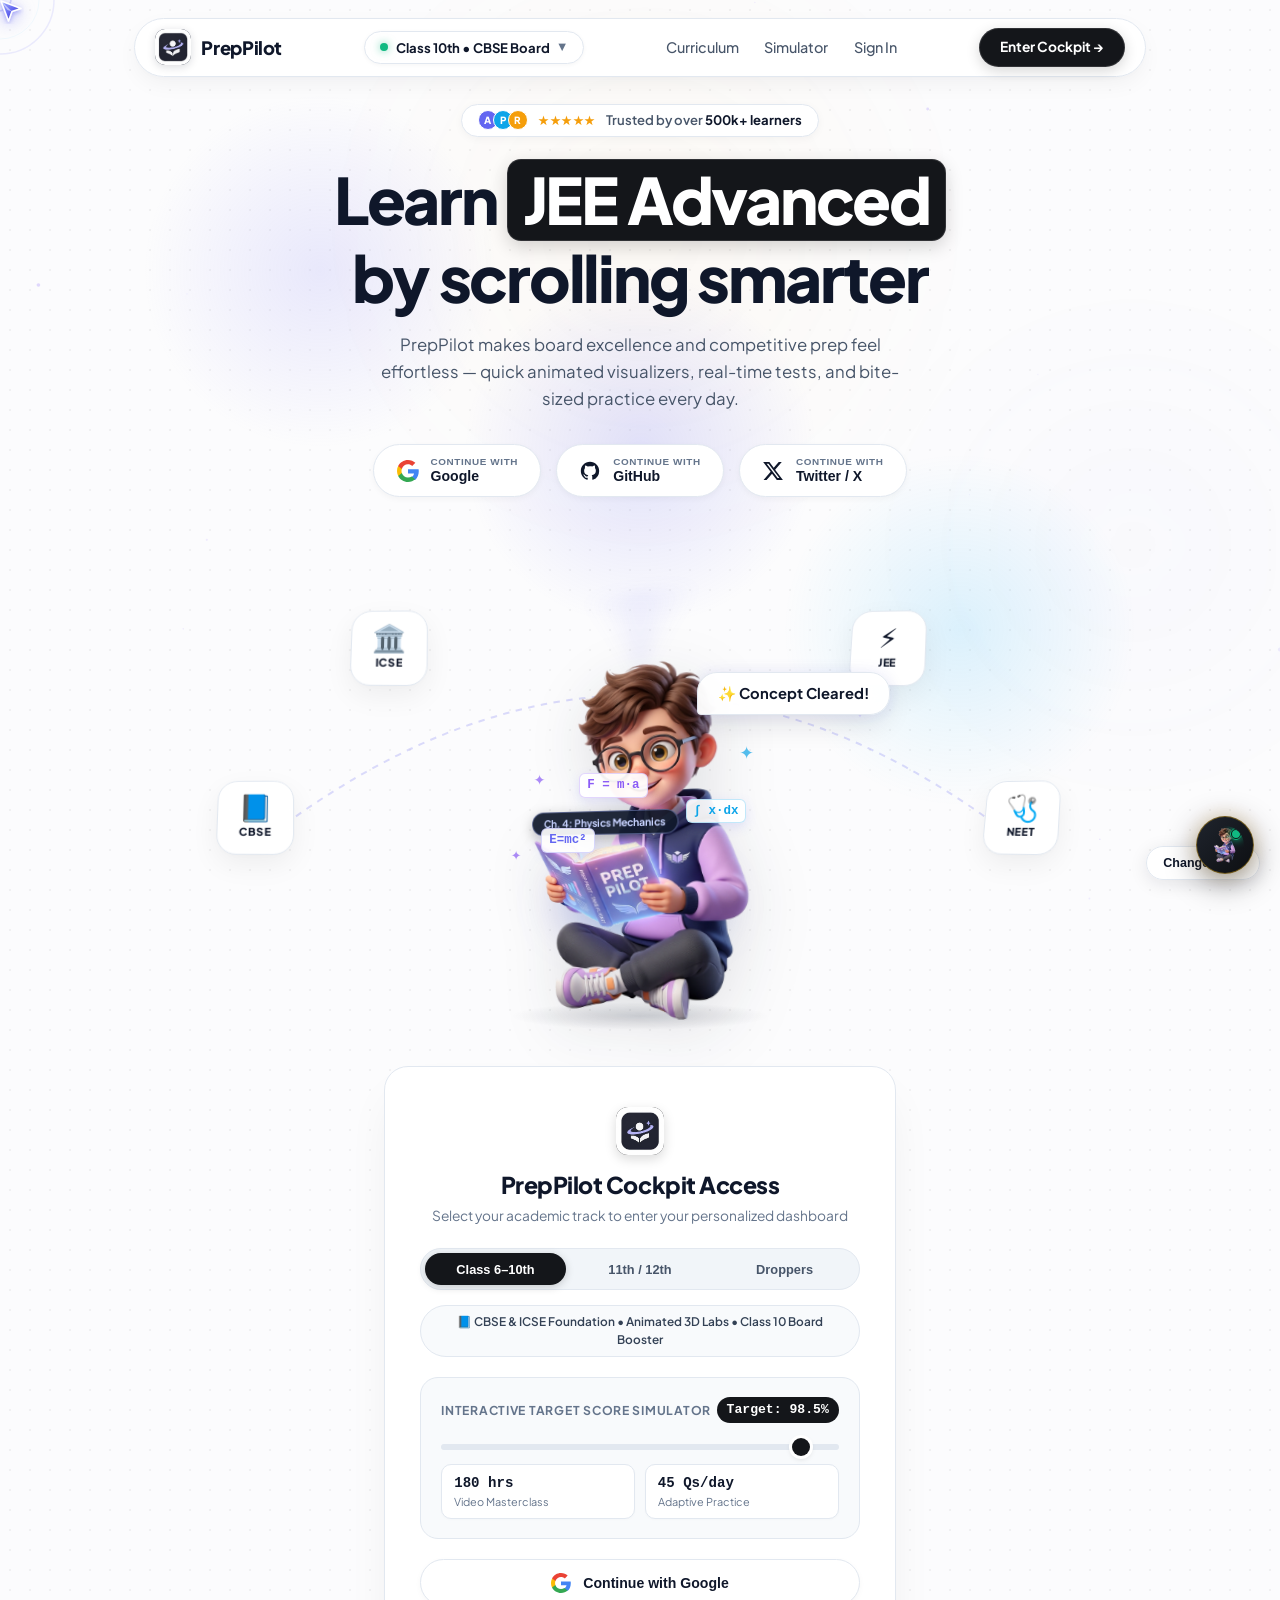
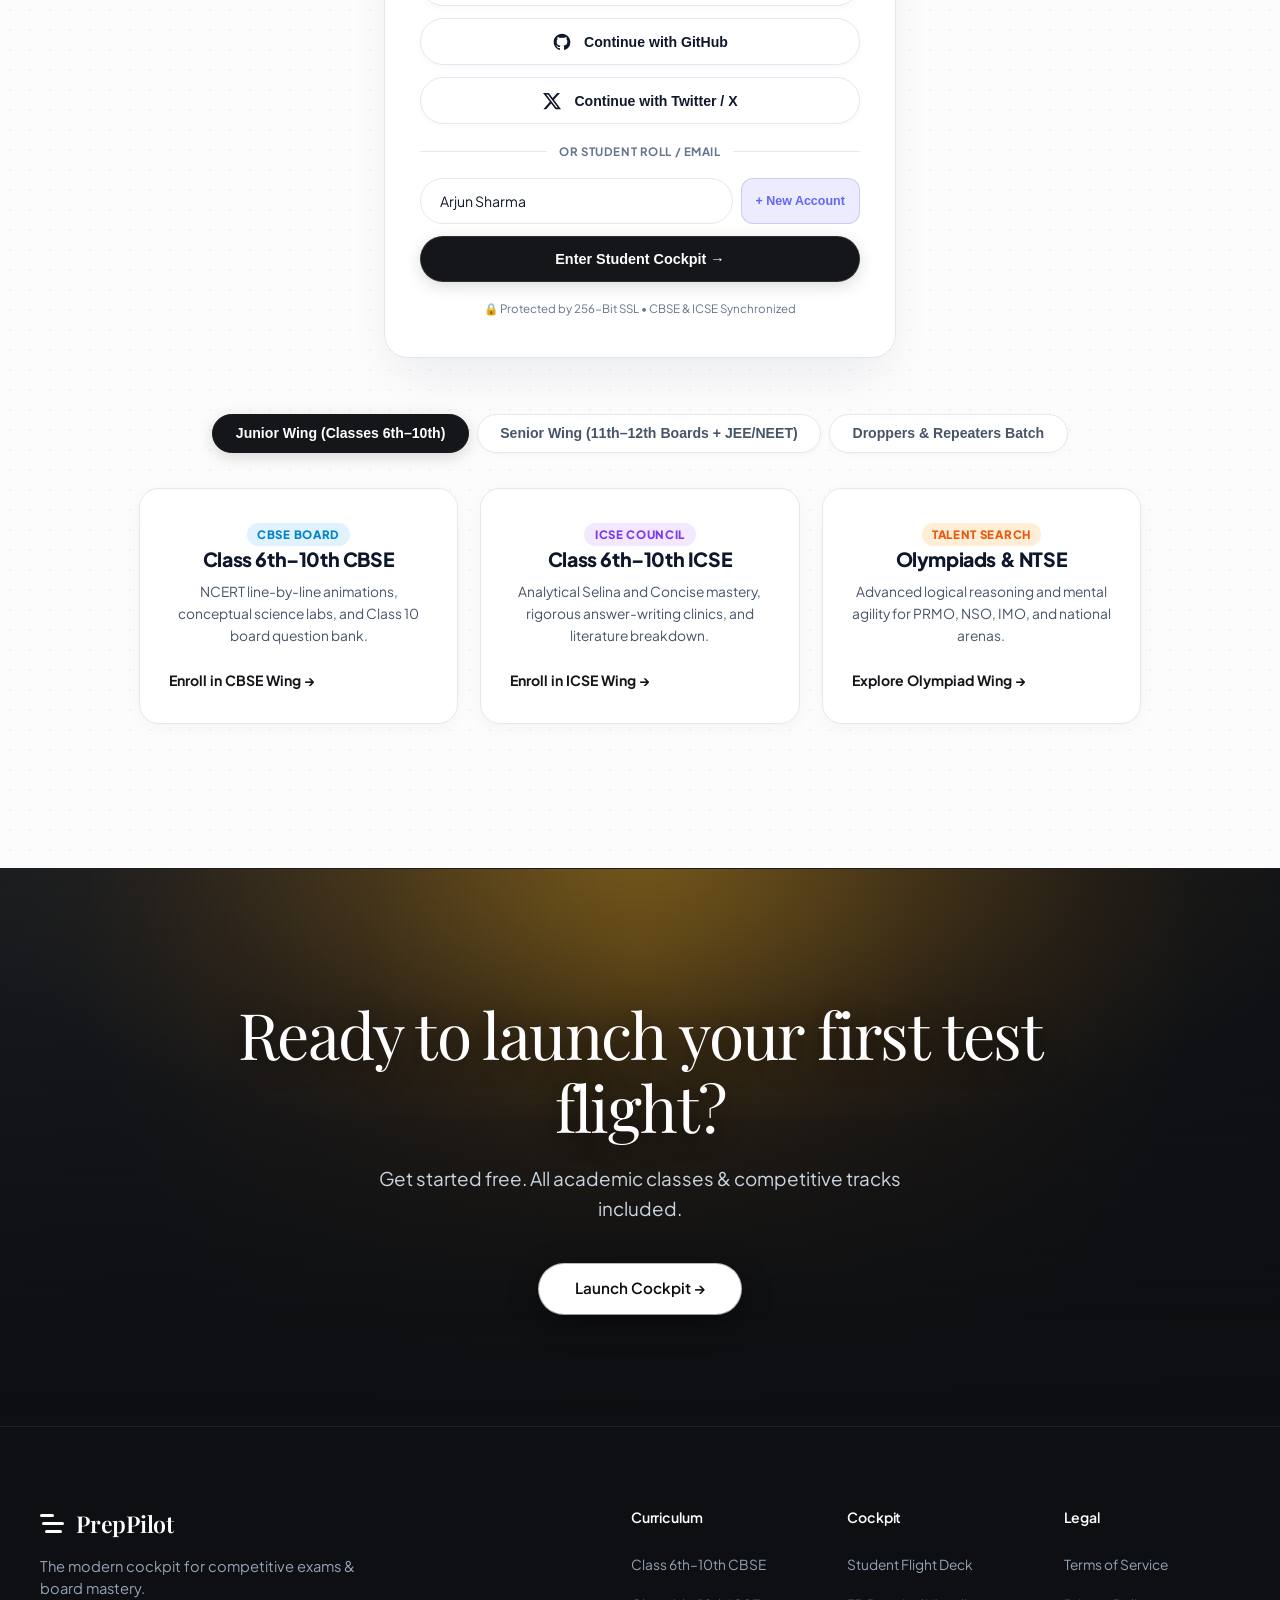
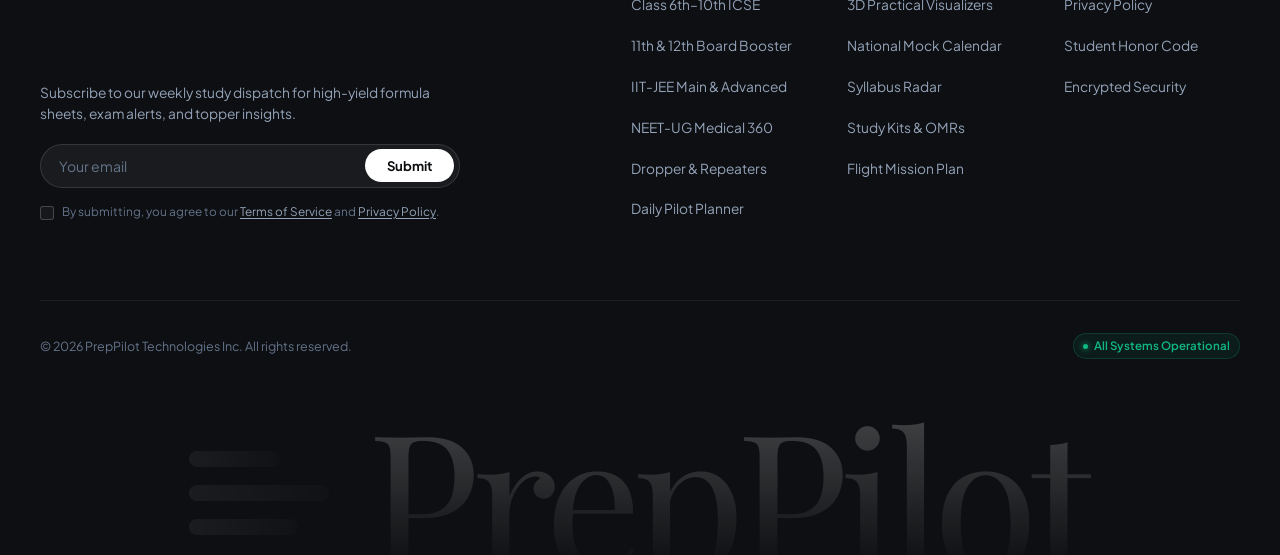
==== commit 0be97683: "feat: Add complete backend engines for PrepPilot - Step-by-step math solver with work shown (linear," ====
--- a/index.html
+++ b/index.html
@@ -5,14 +5,15 @@
   <meta name="viewport" content="width=device-width, initial-scale=1.0">
   <title>PrepPilot | Master CBSE, ICSE, JEE & NEET Smarter</title>
   <meta name="description" content="PrepPilot: Next-generation motion-powered learning for CBSE & ICSE (Classes 6th–10th) and 11th, 12th & Dropper competitive exam prep.">
-
+  
   <!-- Modern Typography (Editorial Serif & Sans) -->
   <link rel="preconnect" href="https://fonts.googleapis.com">
   <link rel="preconnect" href="https://fonts.gstatic.com" crossorigin>
   <link href="https://fonts.googleapis.com/css2?family=Playfair+Display:ital,wght@0,400;0,500;0,600;0,700;1,400&family=Plus+Jakarta+Sans:wght@400;500;600;700;800&display=swap" rel="stylesheet">
-
+  
   <link rel="stylesheet" href="css/styles.css">
   <link rel="stylesheet" href="css/conductor-theme.css">
+  <link rel="stylesheet" href="css/copilot-chat.css">
   <link rel="icon" type="image/png" href="assets/logo.png">
 </head>
 <body>
@@ -85,10 +86,11 @@
         <ul class="nav-links-row">
           <li><a href="#curriculum" class="nav-link">Curriculum</a></li>
           <li><a href="#auth-cockpit" class="nav-link">Simulator</a></li>
+          <li><a href="#auth-cockpit" class="nav-link">Sign In</a></li>
         </ul>
 
         <div>
-          <a href="dashboard.html" class="btn-nav-action" title="Open Student Cockpit">
+          <a href="#auth-cockpit" class="btn-nav-action" title="Open Student Cockpit">
             Enter Cockpit →
           </a>
         </div>
@@ -97,7 +99,7 @@
 
     <!-- Main Hero Section (Layout & Composition matching Reference Video) -->
     <main class="hero-wrapper">
-
+      
       <!-- Social Proof Pill Badge -->
       <div class="social-proof-pill">
         <div class="avatar-stack">
@@ -120,7 +122,7 @@
 
       <!-- 1-Click Social Login Buttons (Google, GitHub, Twitter) Styled as Store Pills -->
       <div class="social-login-row" id="auth-buttons">
-
+        
         <!-- Google Sign-In -->
         <button type="button" class="btn-store-style" data-provider="google" title="Sign in with Google">
           <span class="btn-store-icon">
@@ -140,7 +142,7 @@
         <!-- GitHub Sign-In -->
         <button type="button" class="btn-store-style" data-provider="github" title="Sign in with GitHub">
           <span class="btn-store-icon">
-            <svg viewBox="0 0 24 24" fill="#ffffff">
+            <svg viewBox="0 0 24 24" fill="currentColor">
               <path fill-rule="evenodd" clip-rule="evenodd" d="M12 2C6.477 2 2 6.484 2 12.017c0 4.425 2.865 8.18 6.839 9.504.5.092.682-.217.682-.483 0-.237-.008-.868-.013-1.703-2.782.605-3.369-1.343-3.369-1.343-.454-1.158-1.11-1.466-1.11-1.466-.908-.62.069-.608.069-.608 1.003.07 1.53 1.032 1.53 1.032.892 1.53 2.341 1.088 2.91.832.092-.647.35-1.088.636-1.338-2.22-.253-4.555-1.113-4.555-4.951 0-1.093.39-1.988 1.029-2.688-.103-.253-.446-1.272.098-2.65 0 0 .84-.27 2.75 1.026A9.564 9.564 0 0112 6.844c.85.004 1.705.115 2.504.337 1.909-1.296 2.747-1.027 2.747-1.027.546 1.379.202 2.398.1 2.651.64.7 1.028 1.595 1.028 2.688 0 3.848-2.339 4.695-4.566 4.943.359.309.678.92.678 1.855 0 1.338-.012 2.419-.012 2.747 0 .268.18.58.688.482A10.019 10.019 0 0022 12.017C22 6.484 17.522 2 12 2z"/>
             </svg>
           </span>
@@ -153,7 +155,7 @@
         <!-- Twitter / X Sign-In -->
         <button type="button" class="btn-store-style" data-provider="twitter" title="Sign in with Twitter / X">
           <span class="btn-store-icon">
-            <svg viewBox="0 0 24 24" fill="#ffffff">
+            <svg viewBox="0 0 24 24" fill="currentColor">
               <path d="M18.244 2.25h3.308l-7.227 8.26 8.502 11.24H16.17l-5.214-6.817L4.99 21.75H1.68l7.73-8.835L1.254 2.25H8.08l4.713 6.231zm-1.161 17.52h1.833L7.084 4.126H5.117z"/>
             </svg>
           </span>
@@ -167,7 +169,7 @@
 
       <!-- Centerpiece Character & Curved Orbital Track (Identical to Reference!) -->
       <section class="mascot-stage" aria-label="Interactive Mascot Showcase">
-
+        
         <!-- Curved Dotted Orbital Trajectory -->
         <svg class="orbital-arc-canvas" viewBox="0 0 1000 360" fill="none">
           <path d="M 60 300 Q 500 -20 940 300" stroke="rgba(99, 102, 241, 0.22)" stroke-width="2.5" stroke-dasharray="8 8" />
@@ -203,7 +205,7 @@
         <div class="mascot-character-container glow-junior" id="mascot-container">
           <!-- Glowing Aura Behind Illuminated Book -->
           <div class="mascot-book-glow"></div>
-
+          
           <!-- Stardust Specks Floating Upwards -->
           <div class="floating-stardust dust-1">✦</div>
           <div class="floating-stardust dust-2">✦</div>
@@ -219,7 +221,7 @@
 
             <!-- Interactive Kid Rig: Eyes, Book, Hands, Head & Sneakers -->
             <div class="kid-interactive-rig" id="kid-interactive-rig">
-
+              
 
               <!-- 2. Interactive Head & Glasses Zone -->
               <div class="kid-head-target" id="kid-head-zone" title="Tap head for Brainpower Focus Boost!">
@@ -324,7 +326,7 @@
             <!-- GitHub -->
             <button type="button" class="btn-social-item btn-social-github" data-provider="github">
               <span class="btn-social-icon">
-                <svg viewBox="0 0 24 24" fill="#ffffff">
+                <svg viewBox="0 0 24 24" fill="currentColor">
                   <path fill-rule="evenodd" clip-rule="evenodd" d="M12 2C6.477 2 2 6.484 2 12.017c0 4.425 2.865 8.18 6.839 9.504.5.092.682-.217.682-.483 0-.237-.008-.868-.013-1.703-2.782.605-3.369-1.343-3.369-1.343-.454-1.158-1.11-1.466-1.11-1.466-.908-.62.069-.608.069-.608 1.003.07 1.53 1.032 1.53 1.032.892 1.53 2.341 1.088 2.91.832.092-.647.35-1.088.636-1.338-2.22-.253-4.555-1.113-4.555-4.951 0-1.093.39-1.988 1.029-2.688-.103-.253-.446-1.272.098-2.65 0 0 .84-.27 2.75 1.026A9.564 9.564 0 0112 6.844c.85.004 1.705.115 2.504.337 1.909-1.296 2.747-1.027 2.747-1.027.546 1.379.202 2.398.1 2.651.64.7 1.028 1.595 1.028 2.688 0 3.848-2.339 4.695-4.566 4.943.359.309.678.92.678 1.855 0 1.338-.012 2.419-.012 2.747 0 .268.18.58.688.482A10.019 10.019 0 0022 12.017C22 6.484 17.522 2 12 2z"/>
                 </svg>
               </span>
@@ -334,7 +336,7 @@
             <!-- Twitter / X -->
             <button type="button" class="btn-social-item btn-social-twitter" data-provider="twitter">
               <span class="btn-social-icon">
-                <svg viewBox="0 0 24 24" fill="#ffffff">
+                <svg viewBox="0 0 24 24" fill="currentColor">
                   <path d="M18.244 2.25h3.308l-7.227 8.26 8.502 11.24H16.17l-5.214-6.817L4.99 21.75H1.68l7.73-8.835L1.254 2.25H8.08l4.713 6.231zm-1.161 17.52h1.833L7.084 4.126H5.117z"/>
                 </svg>
               </span>
@@ -483,7 +485,7 @@
       <div class="conductor-cta-inner">
         <h2 class="conductor-serif-heading">Ready to launch your first test flight?</h2>
         <p class="conductor-subtext">Get started free. All academic classes &amp; competitive tracks included.</p>
-        <a href="#auth-cockpit" class="btn-conductor-pill" data-provider="google" title="Enter Student Cockpit">
+        <a href="#auth-cockpit" class="btn-conductor-pill" title="Enter Student Cockpit">
           Launch Cockpit →
         </a>
       </div>
@@ -493,7 +495,7 @@
     <div class="auth-modal-overlay" id="auth-modal" role="dialog" aria-modal="true">
       <div class="auth-modal-box">
         <button type="button" class="modal-close-btn" id="modal-close-btn" aria-label="Close">✕</button>
-
+        
         <div class="modal-icon-orbit">
           <div class="modal-spinner"></div>
           <div id="modal-provider-icon" class="modal-provider-icon"></div>
@@ -533,7 +535,7 @@
     <footer class="conductor-footer" id="conductor-footer">
       <div class="conductor-footer-inner">
         <div class="conductor-footer-grid">
-
+          
           <!-- Left Column: Brand & Interactive Newsletter -->
           <div class="footer-brand-pane">
             <a href="#" class="conductor-brand-wrap" title="PrepPilot">
@@ -544,7 +546,7 @@
               </div>
               <span class="conductor-brand-name">PrepPilot</span>
             </a>
-
+            
             <p class="conductor-brand-tagline">
               The modern cockpit for competitive exams &amp; board mastery.
             </p>
@@ -555,12 +557,12 @@
               </p>
 
               <form class="footer-pill-input-wrap" id="conductor-newsletter-form">
-                <input
-                  type="email"
-                  class="footer-email-input"
-                  id="conductor-newsletter-email"
-                  placeholder="Your email"
-                  required
+                <input 
+                  type="email" 
+                  class="footer-email-input" 
+                  id="conductor-newsletter-email" 
+                  placeholder="Your email" 
+                  required 
                   aria-label="Email address for weekly dispatch"
                 >
                 <button type="submit" class="btn-newsletter-submit" id="btn-newsletter-submit">
@@ -579,7 +581,7 @@
 
           <!-- Right Column: 3-Column Navigation Directory -->
           <div class="footer-cols-grid">
-
+            
             <!-- Column 1: Curriculum -->
             <div class="footer-nav-col">
               <h4 class="footer-nav-col-title">Curriculum</h4>
@@ -654,5 +656,6 @@
   <script src="js/auth-portal.js"></script>
   <script src="js/nav-course-selector.js"></script>
   <script src="js/conductor-footer.js"></script>
+  <script src="js/copilot-chat.js"></script>
 </body>
 </html>
--- a/css/styles.css
+++ b/css/styles.css
@@ -4,34 +4,41 @@
    ========================================================================== */
 
 :root {
-  /* Luminous Modern Palette */
-  --bg-main: #f8fafc;
-  --bg-gradient: radial-gradient(circle at 50% -10%, #edf2fe 0%, #f8fafc 65%, #f1f5f9 100%);
-  --bg-glass-pill: rgba(255, 255, 255, 0.78);
-  --bg-card: rgba(255, 255, 255, 0.72);
-  --bg-card-hover: rgba(255, 255, 255, 0.95);
+  /* Minimalist Split-Screen Paper Canvas Palette */
+  --bg-main: #fcfcfd;
+  --bg-paper-speckle: radial-gradient(rgba(0, 0, 0, 0.042) 1px, transparent 1px);
+  --bg-glass-pill: rgba(255, 255, 255, 0.94);
+  --bg-card: #ffffff;
+  --bg-card-hover: #ffffff;
 
   /* Typography Colors */
   --text-primary: #0f172a;
   --text-secondary: #475569;
   --text-muted: #64748b;
 
+  /* Minimalist Obsidian & Crisp Border Palette */
+  --btn-obsidian: #14161a;
+  --btn-obsidian-hover: #05070a;
+  --border-clean: #e2e8f0;
+  --border-clean-subtle: rgba(0, 0, 0, 0.06);
+
   /* Accent Colors */
-  --accent-orbit: #6366f1;
+  --accent-orbit: #14161a;
   --accent-purple: #8b5cf6;
   --accent-cyan: #0ea5e9;
-  --accent-coral: #ff6b4a;
+  --accent-coral: #14161a;
   --accent-emerald: #10b981;
   --accent-amber: #f59e0b;
 
-  /* Glass Borders & Shadows */
-  --glass-border: rgba(255, 255, 255, 0.8);
-  --glass-border-subtle: rgba(15, 23, 42, 0.08);
-  --glass-shadow: 0 12px 36px -8px rgba(15, 23, 42, 0.08), 0 4px 12px rgba(0, 0, 0, 0.03);
-  --glass-shadow-hover: 0 20px 48px -10px rgba(15, 23, 42, 0.14), 0 8px 24px rgba(99, 102, 241, 0.1);
+  /* High-Trust Subtle Shadows */
+  --glass-border: #e2e8f0;
+  --glass-border-subtle: rgba(0, 0, 0, 0.06);
+  --glass-shadow: 0 4px 20px -2px rgba(0, 0, 0, 0.04), 0 1px 3px rgba(0, 0, 0, 0.02);
+  --glass-shadow-hover: 0 12px 30px -4px rgba(0, 0, 0, 0.08), 0 2px 6px rgba(0, 0, 0, 0.04);
 
   /* Typography */
   --font-main: 'Plus Jakarta Sans', system-ui, -apple-system, sans-serif;
+  --font-serif: 'Playfair Display', Georgia, serif;
   --font-mono: 'JetBrains Mono', monospace;
 
   /* Cursor state */
@@ -51,8 +58,9 @@
 
 body {
   font-family: var(--font-main);
-  background: var(--bg-main);
-  background-image: var(--bg-gradient);
+  background-color: var(--bg-main);
+  background-image: var(--bg-paper-speckle);
+  background-size: 20px 20px;
   color: var(--text-primary);
   min-height: 100vh;
   overflow-x: hidden;
@@ -235,17 +243,18 @@
   pointer-events: none;
   z-index: 0;
   overflow: hidden;
+  opacity: 0.35;
 }
 
 .ambient-blob-1 {
   position: absolute;
   top: -10%;
   left: 25%;
-  width: 700px;
-  height: 700px;
+  width: 650px;
+  height: 650px;
   border-radius: 50%;
-  background: radial-gradient(circle, rgba(224, 231, 255, 0.65) 0%, rgba(248, 250, 252, 0) 70%);
-  filter: blur(40px);
+  background: radial-gradient(circle, rgba(245, 158, 11, 0.12) 0%, rgba(252, 252, 253, 0) 70%);
+  filter: blur(60px);
   transform: translateZ(0);
   pointer-events: none;
 }
@@ -254,11 +263,11 @@
   position: absolute;
   top: 30%;
   right: -10%;
-  width: 600px;
-  height: 600px;
+  width: 550px;
+  height: 550px;
   border-radius: 50%;
-  background: radial-gradient(circle, rgba(238, 242, 255, 0.8) 0%, rgba(248, 250, 252, 0) 70%);
-  filter: blur(45px);
+  background: radial-gradient(circle, rgba(99, 102, 241, 0.08) 0%, rgba(252, 252, 253, 0) 70%);
+  filter: blur(60px);
   transform: translateZ(0);
   pointer-events: none;
 }
@@ -374,10 +383,9 @@
 }
 
 .btn-nav-action {
-  background: #0284c7;
-  background: linear-gradient(135deg, #0284c7 0%, #0369a1 100%);
+  background: var(--btn-obsidian);
   color: #ffffff;
-  padding: 0.5rem 1.15rem;
+  padding: 0.52rem 1.25rem;
   border-radius: 999px;
   font-size: 0.86rem;
   font-weight: 700;
@@ -385,13 +393,15 @@
   display: inline-flex;
   align-items: center;
   gap: 0.4rem;
-  box-shadow: 0 4px 14px rgba(2, 132, 199, 0.3);
-  transition: transform 0.2s ease, box-shadow 0.2s ease;
+  border: 1px solid rgba(255, 255, 255, 0.12);
+  box-shadow: 0 4px 14px rgba(0, 0, 0, 0.16);
+  transition: transform 0.2s ease, box-shadow 0.2s ease, background-color 0.2s ease;
 }
 
 .btn-nav-action:hover {
+  background: var(--btn-obsidian-hover);
   transform: translateY(-1px);
-  box-shadow: 0 6px 18px rgba(2, 132, 199, 0.4);
+  box-shadow: 0 6px 20px rgba(0, 0, 0, 0.24);
 }
 
 /* ==========================================================================
@@ -407,8 +417,8 @@
   display: inline-flex;
   align-items: center;
   gap: 8px;
-  background: rgba(255, 255, 255, 0.9);
-  border: 1.5px solid rgba(99, 102, 241, 0.28);
+  background: #ffffff;
+  border: 1px solid var(--border-clean);
   padding: 0.42rem 0.95rem;
   border-radius: 9999px;
   font-family: var(--font-main);
@@ -416,15 +426,15 @@
   font-weight: 700;
   color: var(--text-primary);
   cursor: pointer;
-  box-shadow: 0 2px 10px rgba(99, 102, 241, 0.08);
+  box-shadow: 0 1px 4px rgba(0, 0, 0, 0.04);
   transition: all 0.2s cubic-bezier(0.16, 1, 0.3, 1);
   white-space: nowrap;
 }
 
 .btn-nav-course-pill:hover {
-  background: #ffffff;
-  border-color: var(--accent-orbit);
-  box-shadow: 0 4px 14px rgba(99, 102, 241, 0.18);
+  background: #f8fafc;
+  border-color: #cbd5e1;
+  box-shadow: 0 3px 10px rgba(0, 0, 0, 0.08);
   transform: translateY(-1px);
 }
 
@@ -541,10 +551,10 @@
 }
 
 .nav-class-btn.active {
-  background: linear-gradient(135deg, #4f46e5 0%, #6366f1 100%);
+  background: var(--btn-obsidian);
   color: #ffffff;
-  border-color: #4f46e5;
-  box-shadow: 0 2px 8px rgba(99, 102, 241, 0.35);
+  border-color: var(--btn-obsidian);
+  box-shadow: 0 2px 8px rgba(0, 0, 0, 0.2);
 }
 
 /* Stream Cards Grid */
@@ -569,13 +579,13 @@
 }
 
 .nav-stream-card:hover {
-  background: rgba(99, 102, 241, 0.05);
-  border-color: rgba(99, 102, 241, 0.25);
+  background: #f1f5f9;
+  border-color: #cbd5e1;
 }
 
 .nav-stream-card.active {
-  background: rgba(99, 102, 241, 0.08);
-  border-color: var(--accent-orbit);
+  background: #f1f5f9;
+  border-color: var(--btn-obsidian);
 }
 
 .nav-stream-icon {
@@ -626,16 +636,22 @@
 }
 
 .btn-nav-apply-course {
-  background: linear-gradient(135deg, #0284c7 0%, #0369a1 100%);
+  background: var(--btn-obsidian);
   color: #ffffff;
   border: none;
   border-radius: 999px;
-  padding: 0.45rem 1rem;
+  padding: 0.48rem 1.15rem;
   font-size: 0.78rem;
   font-weight: 700;
   cursor: pointer;
-  box-shadow: 0 3px 10px rgba(2, 132, 199, 0.3);
+  box-shadow: 0 3px 10px rgba(0, 0, 0, 0.16);
   transition: all 0.2s ease;
+}
+
+.btn-nav-apply-course:hover {
+  background: var(--btn-obsidian-hover);
+  transform: translateY(-1px);
+  box-shadow: 0 5px 16px rgba(0, 0, 0, 0.25);
 }
 
 .btn-nav-apply-course:hover {
@@ -703,12 +719,11 @@
   display: inline-flex;
   align-items: center;
   gap: 0.65rem;
-  background: rgba(255, 255, 255, 0.85);
-  backdrop-filter: blur(16px);
-  padding: 0.32rem 0.95rem;
+  background: #ffffff;
+  padding: 0.35rem 1rem;
   border-radius: 999px;
-  border: 1px solid var(--glass-border);
-  box-shadow: 0 4px 16px rgba(15, 23, 42, 0.05);
+  border: 1px solid var(--border-clean);
+  box-shadow: 0 2px 8px rgba(0, 0, 0, 0.04);
   margin-bottom: 1.4rem;
   transition: transform 0.2s ease;
 }
@@ -769,12 +784,12 @@
 
 .word-flipper-pill {
   display: inline-block;
-  background: #ff6b4a;
-  background: linear-gradient(135deg, #ff6b4a 0%, #fa5252 100%);
+  background: var(--btn-obsidian);
   color: #ffffff;
-  padding: 0.15rem 0.85rem;
+  padding: 0.18rem 0.95rem;
   border-radius: 14px;
-  box-shadow: 0 6px 18px rgba(255, 107, 74, 0.35);
+  border: 1px solid rgba(255, 255, 255, 0.12);
+  box-shadow: 0 6px 18px rgba(0, 0, 0, 0.16);
   position: relative;
   transition: transform 0.3s cubic-bezier(0.34, 1.56, 0.64, 1);
 }
@@ -810,23 +825,24 @@
   display: inline-flex;
   align-items: center;
   gap: 0.75rem;
-  background: #0f172a;
-  color: #ffffff;
-  padding: 0.65rem 1.35rem;
-  border-radius: 14px;
+  background: #ffffff;
+  color: var(--text-primary);
+  padding: 0.68rem 1.4rem;
+  border-radius: 999px;
   text-decoration: none;
   font-size: 0.88rem;
   font-weight: 700;
-  border: 1px solid rgba(255, 255, 255, 0.12);
-  box-shadow: 0 8px 24px -4px rgba(15, 23, 42, 0.25);
-  transition: transform 0.25s ease, box-shadow 0.25s ease, background-color 0.25s ease;
+  border: 1px solid var(--border-clean);
+  box-shadow: 0 2px 6px rgba(0, 0, 0, 0.04);
+  transition: transform 0.25s ease, box-shadow 0.25s ease, background-color 0.25s ease, border-color 0.25s ease;
   cursor: pointer;
 }
 
 .btn-store-style:hover {
-  transform: translateY(-3px) scale(1.02);
-  box-shadow: 0 12px 30px -4px rgba(15, 23, 42, 0.35);
-  background: #1e293b;
+  transform: translateY(-2px);
+  box-shadow: 0 8px 20px rgba(0, 0, 0, 0.08);
+  background: #f8fafc;
+  border-color: #cbd5e1;
 }
 
 .btn-store-icon {
@@ -851,16 +867,16 @@
 
 .store-subtitle {
   font-size: 0.62rem;
-  font-weight: 500;
+  font-weight: 600;
   text-transform: uppercase;
   letter-spacing: 0.06em;
-  color: #94a3b8;
+  color: var(--text-muted);
 }
 
 .store-title {
   font-size: 0.88rem;
   font-weight: 700;
-  color: #ffffff;
+  color: var(--text-primary);
 }
 
 /* ==========================================================================
@@ -892,27 +908,25 @@
   position: absolute;
   width: 76px;
   height: 76px;
-  border-radius: 22px;
-  background: rgba(255, 255, 255, 0.92);
-  backdrop-filter: blur(20px);
-  -webkit-backdrop-filter: blur(20px);
-  border: 1.5px solid #ffffff;
-  box-shadow: 0 16px 36px -6px rgba(15, 23, 42, 0.12), 0 4px 10px rgba(0, 0, 0, 0.04);
+  border-radius: 20px;
+  background: #ffffff;
+  border: 1px solid var(--border-clean);
+  box-shadow: 0 10px 28px rgba(0, 0, 0, 0.06), 0 2px 6px rgba(0, 0, 0, 0.02);
   display: flex;
   flex-direction: column;
   align-items: center;
   justify-content: center;
-  gap: 0.25rem;
+  gap: 4px;
+  transform-style: preserve-3d;
+  transition: transform 0.3s cubic-bezier(0.34, 1.56, 0.64, 1), box-shadow 0.3s ease, border-color 0.3s ease;
   cursor: pointer;
-  transform-style: preserve-3d;
-  transition: transform 0.3s cubic-bezier(0.34, 1.56, 0.64, 1), box-shadow 0.3s ease;
   z-index: 10;
 }
 
 .floating-cube:hover {
-  transform: translateY(-8px) scale(1.12) rotate(-3deg) !important;
-  box-shadow: 0 24px 44px -8px rgba(99, 102, 241, 0.25), 0 0 20px rgba(99, 102, 241, 0.15);
-  border-color: var(--accent-orbit);
+  transform: translateY(-6px) scale(1.08) rotate(-2deg);
+  box-shadow: 0 18px 38px rgba(0, 0, 0, 0.1), 0 4px 12px rgba(0, 0, 0, 0.04);
+  border-color: #cbd5e1;
 }
 
 .cube-flag-icon {
@@ -1429,19 +1443,17 @@
 }
 
 .cockpit-glass-card {
-  background: rgba(255, 255, 255, 0.88);
-  backdrop-filter: blur(28px) saturate(180%);
-  -webkit-backdrop-filter: blur(28px) saturate(180%);
-  border: 1px solid rgba(255, 255, 255, 0.95);
-  border-radius: 28px;
-  padding: 2.2rem 2rem;
-  box-shadow: 0 20px 50px -10px rgba(15, 23, 42, 0.08), 0 4px 16px rgba(99, 102, 241, 0.05);
+  background: #ffffff;
+  border: 1px solid var(--border-clean);
+  border-radius: 24px;
+  padding: 2.5rem 2.2rem;
+  box-shadow: 0 25px 50px -12px rgba(15, 23, 42, 0.08), 0 1px 3px rgba(0, 0, 0, 0.02);
   text-align: center;
   transition: transform 0.3s ease, box-shadow 0.3s ease;
 }
 
 .cockpit-glass-card:hover {
-  box-shadow: 0 24px 60px -12px rgba(15, 23, 42, 0.12), 0 8px 24px rgba(99, 102, 241, 0.1);
+  box-shadow: 0 30px 60px -15px rgba(15, 23, 42, 0.12);
 }
 
 .auth-header-mini {
@@ -1451,11 +1463,11 @@
 .auth-badge-icon {
   width: 48px;
   height: 48px;
-  margin: 0 auto 0.7rem;
+  margin: 0 auto 0.8rem;
   border-radius: 12px;
   overflow: hidden;
-  background: #0f172a;
-  box-shadow: 0 4px 12px rgba(15, 23, 42, 0.15);
+  background: var(--btn-obsidian);
+  box-shadow: 0 4px 12px rgba(0, 0, 0, 0.15);
   display: flex;
   align-items: center;
   justify-content: center;
@@ -1473,16 +1485,16 @@
 }
 
 .auth-header-title {
-  font-size: 1.35rem;
+  font-size: 1.45rem;
   font-weight: 800;
   color: var(--text-primary);
   letter-spacing: -0.02em;
 }
 
 .auth-header-sub {
-  font-size: 0.84rem;
-  color: var(--text-secondary);
-  margin-top: 0.2rem;
+  font-size: 0.86rem;
+  color: var(--text-muted);
+  margin-top: 0.25rem;
 }
 
 /* Wing Quick Selector Tabs inside Auth */
@@ -1490,9 +1502,9 @@
   display: flex;
   background: #f1f5f9;
   padding: 4px;
-  border-radius: 12px;
-  border: 1px solid rgba(15, 23, 42, 0.05);
-  margin-bottom: 0.8rem;
+  border-radius: 999px;
+  border: 1px solid var(--border-clean);
+  margin-bottom: 0.9rem;
   gap: 4px;
 }
 
@@ -1501,29 +1513,29 @@
   background: none;
   border: none;
   color: var(--text-secondary);
-  font-size: 0.78rem;
+  font-size: 0.8rem;
   font-weight: 700;
-  padding: 0.5rem 0.2rem;
-  border-radius: 9px;
+  padding: 0.55rem 0.4rem;
+  border-radius: 999px;
   cursor: pointer;
   transition: all 0.2s ease;
 }
 
 .track-select-btn.active {
-  background: #ffffff;
-  color: var(--text-primary);
-  box-shadow: 0 2px 8px rgba(0, 0, 0, 0.08);
+  background: var(--btn-obsidian);
+  color: #ffffff;
+  box-shadow: 0 2px 8px rgba(0, 0, 0, 0.18);
 }
 
 /* Dynamic Live Track Perks Banner */
 .track-perks-banner {
-  background: rgba(99, 102, 241, 0.06);
-  border: 1px solid rgba(99, 102, 241, 0.15);
-  border-radius: 10px;
-  padding: 0.45rem 0.8rem;
-  font-size: 0.75rem;
+  background: #f8fafc;
+  border: 1px solid var(--border-clean);
+  border-radius: 999px;
+  padding: 0.45rem 0.9rem;
+  font-size: 0.74rem;
   font-weight: 600;
-  color: #4f46e5;
+  color: #334155;
   margin-bottom: 1.3rem;
   display: flex;
   align-items: center;
@@ -1535,9 +1547,9 @@
 /* Interactive Target Score Simulator Widget */
 .prep-simulator-box {
   background: #f8fafc;
-  border: 1px solid #e2e8f0;
-  border-radius: 16px;
-  padding: 1rem 1.2rem;
+  border: 1px solid var(--border-clean);
+  border-radius: 18px;
+  padding: 1.15rem 1.25rem;
   margin-bottom: 1.3rem;
   text-align: left;
 }
@@ -1550,20 +1562,20 @@
 }
 
 .sim-title {
-  font-size: 0.78rem;
+  font-size: 0.76rem;
   font-weight: 700;
-  color: var(--text-secondary);
+  color: var(--text-muted);
   text-transform: uppercase;
-  letter-spacing: 0.05em;
+  letter-spacing: 0.06em;
 }
 
 .sim-target-badge {
-  font-size: 0.84rem;
+  font-size: 0.82rem;
   font-weight: 800;
-  color: #0284c7;
-  background: #e0f2fe;
-  padding: 2px 8px;
-  border-radius: 6px;
+  color: #ffffff;
+  background: var(--btn-obsidian);
+  padding: 3px 10px;
+  border-radius: 999px;
   font-family: var(--font-mono);
 }
 
@@ -1575,7 +1587,7 @@
   outline: none;
   -webkit-appearance: none;
   cursor: pointer;
-  margin-bottom: 0.75rem;
+  margin-bottom: 0.85rem;
 }
 
 .sim-slider::-webkit-slider-thumb {
@@ -1584,10 +1596,10 @@
   width: 18px;
   height: 18px;
   border-radius: 50%;
-  background: var(--accent-orbit);
-  box-shadow: 0 0 10px rgba(99, 102, 241, 0.5);
+  background: var(--btn-obsidian);
+  box-shadow: 0 0 0 3px #ffffff, 0 2px 6px rgba(0, 0, 0, 0.2);
   cursor: pointer;
-  border: 2px solid #ffffff;
+  border: none;
   transition: transform 0.15s ease;
 }
 
@@ -1604,18 +1616,19 @@
 
 .sim-metric-item {
   background: #ffffff;
-  border: 1px solid rgba(15, 23, 42, 0.05);
-  padding: 0.4rem 0.6rem;
-  border-radius: 8px;
+  border: 1px solid var(--border-clean);
+  padding: 0.5rem 0.75rem;
+  border-radius: 10px;
   display: flex;
   flex-direction: column;
+  box-shadow: 0 1px 3px rgba(0, 0, 0, 0.02);
 }
 
 .sim-metric-val {
   font-weight: 800;
   color: var(--text-primary);
   font-family: var(--font-mono);
-  font-size: 0.86rem;
+  font-size: 0.88rem;
 }
 
 .sim-metric-lbl {
@@ -1633,8 +1646,8 @@
 
 .btn-social-item {
   width: 100%;
-  padding: 0.75rem 1.1rem;
-  border-radius: 12px;
+  padding: 0.78rem 1.2rem;
+  border-radius: 999px;
   display: flex;
   align-items: center;
   justify-content: center;
@@ -1643,42 +1656,17 @@
   font-weight: 700;
   cursor: pointer;
   transition: all 0.22s ease;
-  border: 1px solid rgba(15, 23, 42, 0.08);
-}
-
-.btn-social-google {
+  border: 1px solid var(--border-clean);
   background: #ffffff;
-  color: #1e293b;
-  box-shadow: 0 2px 8px rgba(0, 0, 0, 0.04);
-}
-
-.btn-social-google:hover {
+  color: var(--text-primary);
+  box-shadow: 0 2px 6px rgba(0, 0, 0, 0.03);
+}
+
+.btn-social-item:hover {
   background: #f8fafc;
   border-color: #cbd5e1;
-  transform: translateY(-2px);
-  box-shadow: 0 6px 16px rgba(0, 0, 0, 0.08);
-}
-
-.btn-social-github {
-  background: #0f172a;
-  color: #ffffff;
-}
-
-.btn-social-github:hover {
-  background: #1e293b;
-  transform: translateY(-2px);
-  box-shadow: 0 6px 18px rgba(15, 23, 42, 0.2);
-}
-
-.btn-social-twitter {
-  background: #0f172a;
-  color: #ffffff;
-}
-
-.btn-social-twitter:hover {
-  background: #000000;
-  transform: translateY(-2px);
-  box-shadow: 0 6px 18px rgba(0, 0, 0, 0.25);
+  transform: translateY(-1px);
+  box-shadow: 0 4px 12px rgba(0, 0, 0, 0.06);
 }
 
 .btn-social-icon {
@@ -1726,39 +1714,40 @@
 
 .input-glass-field {
   width: 100%;
-  padding: 0.75rem 1rem;
+  padding: 0.8rem 1.2rem;
   background: #ffffff;
-  border: 1px solid #e2e8f0;
-  border-radius: 11px;
+  border: 1px solid var(--border-clean);
+  border-radius: 999px;
   color: var(--text-primary);
-  font-size: 0.86rem;
+  font-size: 0.88rem;
   font-family: inherit;
   outline: none;
   transition: all 0.2s ease;
 }
 
 .input-glass-field:focus {
-  border-color: var(--accent-orbit);
-  box-shadow: 0 0 0 3px rgba(99, 102, 241, 0.12);
+  border-color: var(--btn-obsidian);
+  box-shadow: 0 0 0 3px rgba(20, 22, 26, 0.08);
 }
 
 .btn-id-submit {
   width: 100%;
-  padding: 0.78rem;
-  border-radius: 11px;
-  background: linear-gradient(135deg, #0284c7 0%, #0369a1 100%);
-  border: none;
+  padding: 0.88rem 1.4rem;
+  border-radius: 999px;
+  background: var(--btn-obsidian);
+  border: 1px solid rgba(255, 255, 255, 0.1);
   color: #ffffff;
   font-weight: 700;
-  font-size: 0.88rem;
+  font-size: 0.9rem;
   cursor: pointer;
-  box-shadow: 0 4px 14px rgba(2, 132, 199, 0.3);
+  box-shadow: 0 4px 16px rgba(0, 0, 0, 0.14);
   transition: all 0.2s ease;
 }
 
 .btn-id-submit:hover {
+  background: var(--btn-obsidian-hover);
   transform: translateY(-1px);
-  box-shadow: 0 6px 18px rgba(2, 132, 199, 0.4);
+  box-shadow: 0 6px 22px rgba(0, 0, 0, 0.24);
 }
 
 .auth-reassurance {
@@ -1790,8 +1779,8 @@
 }
 
 .tab-pill-btn {
-  background: rgba(255, 255, 255, 0.85);
-  border: 1px solid var(--glass-border);
+  background: #ffffff;
+  border: 1px solid var(--border-clean);
   padding: 0.65rem 1.4rem;
   border-radius: 999px;
   font-size: 0.88rem;
@@ -1799,14 +1788,14 @@
   color: var(--text-secondary);
   cursor: pointer;
   transition: all 0.25s ease;
-  box-shadow: 0 4px 12px rgba(0, 0, 0, 0.03);
+  box-shadow: 0 2px 6px rgba(0, 0, 0, 0.03);
 }
 
 .tab-pill-btn.active {
-  background: #0f172a;
+  background: var(--btn-obsidian);
   color: #ffffff;
-  border-color: #0f172a;
-  box-shadow: 0 8px 20px rgba(15, 23, 42, 0.2);
+  border-color: var(--btn-obsidian);
+  box-shadow: 0 4px 16px rgba(0, 0, 0, 0.15);
 }
 
 .segment-tab-content {
@@ -1830,21 +1819,21 @@
 }
 
 .track-minimal-card {
-  background: rgba(255, 255, 255, 0.85);
-  backdrop-filter: blur(18px);
-  border: 1px solid var(--glass-border);
-  border-radius: 22px;
-  padding: 1.8rem;
-  box-shadow: var(--glass-shadow);
+  background: #ffffff;
+  border: 1px solid var(--border-clean);
+  border-radius: 20px;
+  padding: 2rem 1.8rem;
+  box-shadow: 0 4px 20px -2px rgba(0, 0, 0, 0.04), 0 1px 3px rgba(0, 0, 0, 0.02);
   display: flex;
   flex-direction: column;
   justify-content: space-between;
-  transition: transform 0.3s ease, box-shadow 0.3s ease;
+  transition: transform 0.3s ease, box-shadow 0.3s ease, border-color 0.3s ease;
 }
 
 .track-minimal-card:hover {
-  transform: translateY(-5px);
-  box-shadow: var(--glass-shadow-hover);
+  transform: translateY(-4px);
+  box-shadow: 0 14px 32px -4px rgba(0, 0, 0, 0.08);
+  border-color: #cbd5e1;
 }
 
 .track-card-badge {
@@ -1878,18 +1867,19 @@
 }
 
 .track-action-link {
-  color: var(--accent-orbit);
+  color: var(--btn-obsidian);
   font-weight: 700;
-  font-size: 0.86rem;
+  font-size: 0.88rem;
   text-decoration: none;
   display: inline-flex;
   align-items: center;
   gap: 0.35rem;
-  transition: gap 0.2s ease;
+  transition: gap 0.2s ease, color 0.2s ease;
 }
 
 .track-minimal-card:hover .track-action-link {
-  gap: 0.55rem;
+  gap: 0.6rem;
+  color: #000000;
 }
 
 /* ==========================================================================
@@ -1917,14 +1907,13 @@
 }
 
 .auth-modal-box {
-  background: rgba(255, 255, 255, 0.96);
-  backdrop-filter: blur(28px);
-  border: 1px solid var(--glass-border);
+  background: #ffffff;
+  border: 1px solid var(--border-clean);
   border-radius: 24px;
   max-width: 440px;
   width: 100%;
   padding: 2.2rem;
-  box-shadow: 0 25px 70px rgba(15, 23, 42, 0.25);
+  box-shadow: 0 25px 70px rgba(15, 23, 42, 0.18);
   text-align: center;
   position: relative;
   transform: scale(0.95);
--- a/css/conductor-theme.css
+++ b/css/conductor-theme.css
@@ -11,11 +11,11 @@
   width: 100%;
   padding: 8rem 2rem 7rem;
   margin-top: 5rem;
-  background:
-    linear-gradient(180deg,
-      rgba(13, 15, 18, 0) 0%,
-      rgba(13, 15, 18, 0.45) 40%,
-      rgba(13, 15, 18, 0.92) 80%,
+  background: 
+    linear-gradient(180deg, 
+      rgba(13, 15, 18, 0) 0%, 
+      rgba(13, 15, 18, 0.45) 40%, 
+      rgba(13, 15, 18, 0.92) 80%, 
       #0d0f12 100%),
     radial-gradient(circle at 50% 15%, rgba(245, 158, 11, 0.28) 0%, rgba(217, 119, 6, 0.12) 35%, rgba(13, 15, 18, 0) 70%),
     linear-gradient(135deg, #181b20 0%, #0d0f12 100%);
@@ -420,9 +420,9 @@
   letter-spacing: -0.04em;
   line-height: 0.9;
   white-space: nowrap;
-  background: linear-gradient(180deg,
-    rgba(255, 255, 255, 0.22) 0%,
-    rgba(255, 255, 255, 0.08) 60%,
+  background: linear-gradient(180deg, 
+    rgba(255, 255, 255, 0.22) 0%, 
+    rgba(255, 255, 255, 0.08) 60%, 
     rgba(255, 255, 255, 0) 95%);
   -webkit-background-clip: text;
   -webkit-text-fill-color: transparent;
@@ -486,3 +486,4 @@
     gap: 0.8rem;
   }
 }
+
--- a/css/copilot-chat.css
+++ b/css/copilot-chat.css
@@ -0,0 +1,793 @@
+/* ==========================================================================
+   PrepPilot - Luxury Academic AI Co-Pilot Chatbot & Photo Doubt Solver
+   Matches the Dark Obsidian Luxury & High-Performance Editorial Theme
+   ========================================================================== */
+
+/* --------------------------------------------------------------------------
+   1. Floating Chatbot Launcher Button
+   -------------------------------------------------------------------------- */
+.preppilot-chat-launcher {
+  position: fixed;
+  bottom: 26px;
+  right: 26px;
+  width: 58px;
+  height: 58px;
+  border-radius: 50%;
+  background: linear-gradient(135deg, #1f242d 0%, #0d0f12 100%);
+  border: 1px solid rgba(251, 191, 36, 0.4);
+  box-shadow: 0 8px 32px rgba(0, 0, 0, 0.45), 0 0 20px rgba(245, 158, 11, 0.2);
+  display: flex;
+  align-items: center;
+  justify-content: center;
+  cursor: pointer;
+  z-index: 99999;
+  transition: all 0.3s cubic-bezier(0.16, 1, 0.3, 1);
+  user-select: none;
+  padding: 0;
+  outline: none;
+}
+
+.preppilot-chat-launcher:hover {
+  transform: translateY(-4px) scale(1.05);
+  border-color: rgba(251, 191, 36, 0.7);
+  box-shadow: 0 12px 40px rgba(0, 0, 0, 0.6), 0 0 28px rgba(245, 158, 11, 0.35);
+}
+
+.preppilot-chat-launcher:active {
+  transform: translateY(0) scale(0.96);
+}
+
+.preppilot-chat-launcher.is-active {
+  background: #0d0f12;
+  border-color: rgba(255, 255, 255, 0.2);
+}
+
+.preppilot-chat-launcher .launcher-icon-wrap {
+  position: relative;
+  width: 38px;
+  height: 38px;
+  border-radius: 50%;
+  display: flex;
+  align-items: center;
+  justify-content: center;
+  overflow: hidden;
+}
+
+.preppilot-chat-launcher .launcher-mascot-img {
+  width: 100%;
+  height: 100%;
+  object-fit: cover;
+  border-radius: 50%;
+}
+
+.preppilot-chat-launcher .launcher-close-icon {
+  display: none;
+  font-size: 1.4rem;
+  color: #f8fafc;
+  line-height: 1;
+}
+
+.preppilot-chat-launcher.is-active .launcher-icon-wrap {
+  display: none;
+}
+
+.preppilot-chat-launcher.is-active .launcher-close-icon {
+  display: block;
+}
+
+/* Online Beacon Pulse */
+.preppilot-chat-launcher .launcher-beacon {
+  position: absolute;
+  top: 2px;
+  right: 2px;
+  width: 12px;
+  height: 12px;
+  background: #10b981;
+  border: 2px solid #0d0f12;
+  border-radius: 50%;
+  box-shadow: 0 0 8px #10b981;
+}
+
+.preppilot-chat-launcher .launcher-beacon::after {
+  content: '';
+  position: absolute;
+  top: -2px;
+  left: -2px;
+  width: 12px;
+  height: 12px;
+  border-radius: 50%;
+  border: 1px solid #10b981;
+  animation: beaconPulse 2s infinite cubic-bezier(0, 0, 0.2, 1);
+}
+
+@keyframes beaconPulse {
+  0% { transform: scale(1); opacity: 0.9; }
+  100% { transform: scale(2.6); opacity: 0; }
+}
+
+/* Launcher Tooltip */
+.preppilot-chat-tooltip {
+  position: fixed;
+  bottom: 34px;
+  right: 94px;
+  background: rgba(13, 15, 18, 0.94);
+  backdrop-filter: blur(12px);
+  border: 1px solid rgba(251, 191, 36, 0.28);
+  color: #f8fafc;
+  font-family: 'Plus Jakarta Sans', system-ui, sans-serif;
+  font-size: 0.82rem;
+  font-weight: 600;
+  padding: 6px 14px;
+  border-radius: 9999px;
+  box-shadow: 0 8px 24px rgba(0, 0, 0, 0.35);
+  pointer-events: none;
+  white-space: nowrap;
+  opacity: 0;
+  transform: translateX(10px);
+  transition: all 0.25s ease;
+  z-index: 99998;
+}
+
+.preppilot-chat-tooltip::after {
+  content: '';
+  position: absolute;
+  right: -5px;
+  top: 50%;
+  transform: translateY(-50%) rotate(45deg);
+  width: 8px;
+  height: 8px;
+  background: rgba(13, 15, 18, 0.94);
+  border-right: 1px solid rgba(251, 191, 36, 0.28);
+  border-top: 1px solid rgba(251, 191, 36, 0.28);
+}
+
+.preppilot-chat-launcher:hover + .preppilot-chat-tooltip,
+.preppilot-chat-launcher:focus + .preppilot-chat-tooltip {
+  opacity: 1;
+  transform: translateX(0);
+}
+
+.preppilot-chat-launcher.is-active + .preppilot-chat-tooltip {
+  display: none !important;
+}
+
+/* --------------------------------------------------------------------------
+   2. Pop-up Chat Window
+   -------------------------------------------------------------------------- */
+.preppilot-chat-popup {
+  position: fixed;
+  bottom: 96px;
+  right: 26px;
+  width: 400px;
+  height: 600px;
+  max-width: calc(100vw - 36px);
+  max-height: calc(100vh - 120px);
+  background: rgba(13, 15, 18, 0.96);
+  backdrop-filter: blur(28px);
+  -webkit-backdrop-filter: blur(28px);
+  border: 1px solid rgba(255, 255, 255, 0.12);
+  border-radius: 24px;
+  box-shadow: 0 24px 70px rgba(0, 0, 0, 0.65), 0 0 0 1px rgba(255, 255, 255, 0.04);
+  display: flex;
+  flex-direction: column;
+  overflow: hidden;
+  z-index: 99999;
+  opacity: 0;
+  visibility: hidden;
+  transform: translateY(20px) scale(0.96);
+  transform-origin: bottom right;
+  transition: all 0.35s cubic-bezier(0.16, 1, 0.3, 1);
+  font-family: 'Plus Jakarta Sans', system-ui, sans-serif;
+  color: #f1f5f9;
+}
+
+.preppilot-chat-popup.is-open {
+  opacity: 1;
+  visibility: visible;
+  transform: translateY(0) scale(1);
+}
+
+/* Header */
+.chat-popup-header {
+  padding: 14px 18px;
+  background: rgba(20, 24, 30, 0.85);
+  border-bottom: 1px solid rgba(255, 255, 255, 0.08);
+  display: flex;
+  align-items: center;
+  justify-content: space-between;
+}
+
+.chat-header-profile {
+  display: flex;
+  align-items: center;
+  gap: 12px;
+}
+
+.chat-header-avatar {
+  position: relative;
+  width: 38px;
+  height: 38px;
+  border-radius: 50%;
+  background: #1e242c;
+  border: 1px solid rgba(251, 191, 36, 0.35);
+  overflow: hidden;
+}
+
+.chat-header-avatar img {
+  width: 100%;
+  height: 100%;
+  object-fit: cover;
+}
+
+.chat-header-avatar .avatar-beacon {
+  position: absolute;
+  bottom: 0;
+  right: 0;
+  width: 9px;
+  height: 9px;
+  background: #10b981;
+  border: 1.5px solid #0d0f12;
+  border-radius: 50%;
+}
+
+.chat-header-meta {
+  display: flex;
+  flex-direction: column;
+}
+
+.chat-header-title {
+  font-size: 0.92rem;
+  font-weight: 700;
+  color: #ffffff;
+  letter-spacing: -0.01em;
+  display: flex;
+  align-items: center;
+  gap: 6px;
+}
+
+.chat-header-title .tag-badge {
+  font-size: 0.65rem;
+  font-weight: 700;
+  padding: 2px 6px;
+  border-radius: 4px;
+  background: rgba(245, 158, 11, 0.18);
+  color: #fbbf24;
+  border: 1px solid rgba(245, 158, 11, 0.3);
+  text-transform: uppercase;
+}
+
+.chat-header-status {
+  font-size: 0.72rem;
+  color: #94a3b8;
+  display: flex;
+  align-items: center;
+  gap: 5px;
+}
+
+.chat-header-status .pulse-dot {
+  width: 6px;
+  height: 6px;
+  background: #10b981;
+  border-radius: 50%;
+  display: inline-block;
+}
+
+.chat-header-actions {
+  display: flex;
+  align-items: center;
+  gap: 6px;
+}
+
+.chat-action-btn {
+  width: 32px;
+  height: 32px;
+  border-radius: 8px;
+  background: rgba(255, 255, 255, 0.05);
+  border: 1px solid rgba(255, 255, 255, 0.08);
+  color: #94a3b8;
+  display: flex;
+  align-items: center;
+  justify-content: center;
+  cursor: pointer;
+  font-size: 0.85rem;
+  transition: all 0.2s ease;
+}
+
+.chat-action-btn:hover {
+  background: rgba(255, 255, 255, 0.12);
+  color: #ffffff;
+}
+
+/* Quick Suggestion Chips */
+.chat-suggestions-bar {
+  padding: 8px 14px;
+  background: rgba(15, 18, 22, 0.6);
+  border-bottom: 1px solid rgba(255, 255, 255, 0.05);
+  display: flex;
+  gap: 8px;
+  overflow-x: auto;
+  scrollbar-width: none;
+  -ms-overflow-style: none;
+}
+
+.chat-suggestions-bar::-webkit-scrollbar {
+  display: none;
+}
+
+.chat-chip {
+  flex-shrink: 0;
+  padding: 4px 10px;
+  background: rgba(255, 255, 255, 0.05);
+  border: 1px solid rgba(255, 255, 255, 0.08);
+  border-radius: 9999px;
+  font-size: 0.72rem;
+  font-weight: 500;
+  color: #cbd5e1;
+  cursor: pointer;
+  white-space: nowrap;
+  transition: all 0.2s ease;
+}
+
+.chat-chip:hover {
+  background: rgba(245, 158, 11, 0.15);
+  border-color: rgba(245, 158, 11, 0.4);
+  color: #fbbf24;
+}
+
+/* --------------------------------------------------------------------------
+   3. Messages Stream
+   -------------------------------------------------------------------------- */
+.chat-messages-stream {
+  flex: 1;
+  padding: 16px;
+  overflow-y: auto;
+  display: flex;
+  flex-direction: column;
+  gap: 14px;
+  scrollbar-width: thin;
+  scrollbar-color: rgba(255, 255, 255, 0.15) transparent;
+}
+
+.chat-messages-stream::-webkit-scrollbar {
+  width: 5px;
+}
+
+.chat-messages-stream::-webkit-scrollbar-thumb {
+  background: rgba(255, 255, 255, 0.15);
+  border-radius: 4px;
+}
+
+/* Message Wrapper */
+.chat-msg {
+  display: flex;
+  flex-direction: column;
+  max-width: 86%;
+  animation: fadeInMsg 0.25s ease forwards;
+}
+
+@keyframes fadeInMsg {
+  from { opacity: 0; transform: translateY(8px); }
+  to { opacity: 1; transform: translateY(0); }
+}
+
+.chat-msg.msg-bot {
+  align-self: flex-start;
+}
+
+.chat-msg.msg-user {
+  align-self: flex-end;
+}
+
+/* Message Bubble */
+.msg-bubble {
+  padding: 10px 14px;
+  border-radius: 16px;
+  font-size: 0.84rem;
+  line-height: 1.5;
+  word-break: break-word;
+}
+
+.msg-bot .msg-bubble {
+  background: rgba(28, 33, 41, 0.85);
+  border: 1px solid rgba(255, 255, 255, 0.08);
+  color: #f1f5f9;
+  border-bottom-left-radius: 4px;
+  box-shadow: 0 4px 16px rgba(0, 0, 0, 0.25);
+}
+
+.msg-user .msg-bubble {
+  background: linear-gradient(135deg, #2d3748 0%, #1a202c 100%);
+  border: 1px solid rgba(251, 191, 36, 0.35);
+  color: #ffffff;
+  border-bottom-right-radius: 4px;
+  box-shadow: 0 4px 16px rgba(0, 0, 0, 0.3);
+}
+
+/* Formatted Content inside Bot Message */
+.msg-bubble p {
+  margin: 0 0 8px;
+}
+
+.msg-bubble p:last-child {
+  margin-bottom: 0;
+}
+
+.msg-bubble strong {
+  color: #fbbf24;
+  font-weight: 700;
+}
+
+.msg-bubble code {
+  background: rgba(0, 0, 0, 0.35);
+  padding: 2px 5px;
+  border-radius: 4px;
+  font-family: 'JetBrains Mono', monospace;
+  font-size: 0.78rem;
+  color: #38bdf8;
+}
+
+.msg-bubble ul, .msg-bubble ol {
+  margin: 4px 0 8px 18px;
+  padding: 0;
+}
+
+.msg-bubble li {
+  margin-bottom: 4px;
+}
+
+/* Message Meta (Timestamp & Sender) */
+.msg-meta {
+  font-size: 0.65rem;
+  color: #64748b;
+  margin-top: 4px;
+  padding: 0 4px;
+}
+
+.msg-user .msg-meta {
+  text-align: right;
+}
+
+/* Message Image Attachment Bubble */
+.msg-image-wrap {
+  margin-bottom: 6px;
+  border-radius: 12px;
+  overflow: hidden;
+  border: 1px solid rgba(255, 255, 255, 0.15);
+  cursor: pointer;
+  position: relative;
+  max-width: 220px;
+  max-height: 160px;
+  background: #000000;
+}
+
+.msg-image-wrap img {
+  width: 100%;
+  height: 100%;
+  object-fit: cover;
+  display: block;
+  transition: transform 0.2s ease;
+}
+
+.msg-image-wrap:hover img {
+  transform: scale(1.03);
+}
+
+.msg-image-wrap .image-overlay-badge {
+  position: absolute;
+  bottom: 6px;
+  right: 6px;
+  background: rgba(0, 0, 0, 0.75);
+  backdrop-filter: blur(4px);
+  color: #f8fafc;
+  font-size: 0.62rem;
+  font-weight: 600;
+  padding: 2px 6px;
+  border-radius: 4px;
+  pointer-events: none;
+}
+
+/* Typing Indicator Bubble */
+.chat-typing-indicator {
+  display: flex;
+  align-items: center;
+  gap: 4px;
+  padding: 10px 14px;
+  background: rgba(28, 33, 41, 0.85);
+  border: 1px solid rgba(255, 255, 255, 0.08);
+  border-radius: 16px;
+  border-bottom-left-radius: 4px;
+  width: fit-content;
+}
+
+.typing-dot {
+  width: 6px;
+  height: 6px;
+  background: #fbbf24;
+  border-radius: 50%;
+  opacity: 0.4;
+  animation: typingBounce 1.4s infinite ease-in-out;
+}
+
+.typing-dot:nth-child(2) { animation-delay: 0.2s; }
+.typing-dot:nth-child(3) { animation-delay: 0.4s; }
+
+@keyframes typingBounce {
+  0%, 80%, 100% { transform: translateY(0); opacity: 0.4; }
+  40% { transform: translateY(-5px); opacity: 1; }
+}
+
+/* --------------------------------------------------------------------------
+   4. Staging Attachment Tray (When Photo Selected)
+   -------------------------------------------------------------------------- */
+.chat-attachment-staging {
+  display: none;
+  align-items: center;
+  gap: 10px;
+  padding: 8px 14px;
+  background: rgba(24, 28, 36, 0.95);
+  border-top: 1px solid rgba(251, 191, 36, 0.25);
+  animation: slideUpStaging 0.2s ease forwards;
+}
+
+.chat-attachment-staging.is-visible {
+  display: flex;
+}
+
+@keyframes slideUpStaging {
+  from { opacity: 0; transform: translateY(6px); }
+  to { opacity: 1; transform: translateY(0); }
+}
+
+.staging-thumb-box {
+  position: relative;
+  width: 44px;
+  height: 44px;
+  border-radius: 8px;
+  overflow: hidden;
+  border: 1px solid rgba(251, 191, 36, 0.4);
+  background: #000000;
+  flex-shrink: 0;
+}
+
+.staging-thumb-box img {
+  width: 100%;
+  height: 100%;
+  object-fit: cover;
+}
+
+.staging-meta {
+  flex: 1;
+  min-width: 0;
+}
+
+.staging-filename {
+  font-size: 0.76rem;
+  font-weight: 600;
+  color: #f1f5f9;
+  white-space: nowrap;
+  overflow: hidden;
+  text-overflow: ellipsis;
+}
+
+.staging-hint {
+  font-size: 0.68rem;
+  color: #fbbf24;
+}
+
+.staging-remove-btn {
+  background: rgba(239, 68, 68, 0.15);
+  border: 1px solid rgba(239, 68, 68, 0.3);
+  color: #f87171;
+  width: 26px;
+  height: 26px;
+  border-radius: 50%;
+  display: flex;
+  align-items: center;
+  justify-content: center;
+  cursor: pointer;
+  font-size: 0.8rem;
+  transition: all 0.2s ease;
+  flex-shrink: 0;
+}
+
+.staging-remove-btn:hover {
+  background: rgba(239, 68, 68, 0.3);
+  color: #ffffff;
+}
+
+/* --------------------------------------------------------------------------
+   5. Input Footer
+   -------------------------------------------------------------------------- */
+.chat-input-footer {
+  padding: 12px 14px;
+  background: rgba(18, 22, 28, 0.95);
+  border-top: 1px solid rgba(255, 255, 255, 0.08);
+  display: flex;
+  align-items: center;
+  gap: 8px;
+}
+
+/* Photo Upload Button */
+.chat-photo-btn {
+  width: 38px;
+  height: 38px;
+  border-radius: 10px;
+  background: rgba(255, 255, 255, 0.06);
+  border: 1px solid rgba(255, 255, 255, 0.12);
+  color: #cbd5e1;
+  display: flex;
+  align-items: center;
+  justify-content: center;
+  cursor: pointer;
+  font-size: 1.15rem;
+  transition: all 0.2s ease;
+  flex-shrink: 0;
+}
+
+.chat-photo-btn:hover {
+  background: rgba(245, 158, 11, 0.16);
+  border-color: rgba(245, 158, 11, 0.4);
+  color: #fbbf24;
+  transform: translateY(-1px);
+}
+
+.chat-photo-btn:active {
+  transform: translateY(0);
+}
+
+/* Hidden File Input */
+.chat-photo-input {
+  display: none;
+}
+
+/* Text Input Field */
+.chat-text-input {
+  flex: 1;
+  background: rgba(28, 33, 41, 0.7);
+  border: 1px solid rgba(255, 255, 255, 0.1);
+  border-radius: 12px;
+  padding: 9px 12px;
+  color: #f8fafc;
+  font-family: inherit;
+  font-size: 0.84rem;
+  outline: none;
+  transition: all 0.2s ease;
+}
+
+.chat-text-input:focus {
+  background: rgba(33, 39, 49, 0.9);
+  border-color: rgba(251, 191, 36, 0.5);
+  box-shadow: 0 0 12px rgba(245, 158, 11, 0.15);
+}
+
+.chat-text-input::placeholder {
+  color: #64748b;
+  font-size: 0.82rem;
+}
+
+/* Send Button */
+.chat-send-btn {
+  width: 38px;
+  height: 38px;
+  border-radius: 10px;
+  background: linear-gradient(135deg, #d97706 0%, #b45309 100%);
+  border: 1px solid rgba(251, 191, 36, 0.5);
+  color: #ffffff;
+  display: flex;
+  align-items: center;
+  justify-content: center;
+  cursor: pointer;
+  font-size: 1rem;
+  transition: all 0.2s ease;
+  flex-shrink: 0;
+}
+
+.chat-send-btn:hover:not(:disabled) {
+  background: linear-gradient(135deg, #f59e0b 0%, #d97706 100%);
+  box-shadow: 0 0 14px rgba(245, 158, 11, 0.4);
+  transform: translateY(-1px);
+}
+
+.chat-send-btn:disabled {
+  opacity: 0.45;
+  cursor: not-allowed;
+  filter: grayscale(0.5);
+}
+
+/* Drag Over Highlight on Chat Window */
+.preppilot-chat-popup.drag-over {
+  border-color: #fbbf24 !important;
+  box-shadow: 0 0 30px rgba(245, 158, 11, 0.3) !important;
+}
+
+/* --------------------------------------------------------------------------
+   6. Image Lightbox Modal (Click to Expand Photo)
+   -------------------------------------------------------------------------- */
+.chat-lightbox-modal {
+  position: fixed;
+  inset: 0;
+  background: rgba(0, 0, 0, 0.88);
+  backdrop-filter: blur(12px);
+  z-index: 100000;
+  display: none;
+  align-items: center;
+  justify-content: center;
+  padding: 24px;
+}
+
+.chat-lightbox-modal.is-active {
+  display: flex;
+  animation: fadeInLightbox 0.2s ease forwards;
+}
+
+@keyframes fadeInLightbox {
+  from { opacity: 0; }
+  to { opacity: 1; }
+}
+
+.lightbox-content {
+  position: relative;
+  max-width: 90vw;
+  max-height: 85vh;
+  border-radius: 16px;
+  overflow: hidden;
+  border: 1px solid rgba(255, 255, 255, 0.2);
+  box-shadow: 0 20px 50px rgba(0, 0, 0, 0.8);
+}
+
+.lightbox-content img {
+  width: 100%;
+  height: 100%;
+  max-height: 85vh;
+  object-fit: contain;
+  display: block;
+}
+
+.lightbox-close-btn {
+  position: absolute;
+  top: 14px;
+  right: 14px;
+  width: 36px;
+  height: 36px;
+  border-radius: 50%;
+  background: rgba(0, 0, 0, 0.6);
+  border: 1px solid rgba(255, 255, 255, 0.3);
+  color: #ffffff;
+  font-size: 1.2rem;
+  display: flex;
+  align-items: center;
+  justify-content: center;
+  cursor: pointer;
+  transition: background 0.2s ease;
+}
+
+.lightbox-close-btn:hover {
+  background: rgba(239, 68, 68, 0.8);
+}
+
+/* --------------------------------------------------------------------------
+   7. Mobile Adaptations
+   -------------------------------------------------------------------------- */
+@media (max-width: 480px) {
+  .preppilot-chat-launcher {
+    bottom: 20px;
+    right: 20px;
+    width: 52px;
+    height: 52px;
+  }
+
+  .preppilot-chat-tooltip {
+    display: none !important;
+  }
+
+  .preppilot-chat-popup {
+    bottom: 0;
+    right: 0;
+    width: 100%;
+    height: 82vh;
+    max-width: 100vw;
+    max-height: 85vh;
+    border-radius: 20px 20px 0 0;
+    border-bottom: none;
+  }
+}
